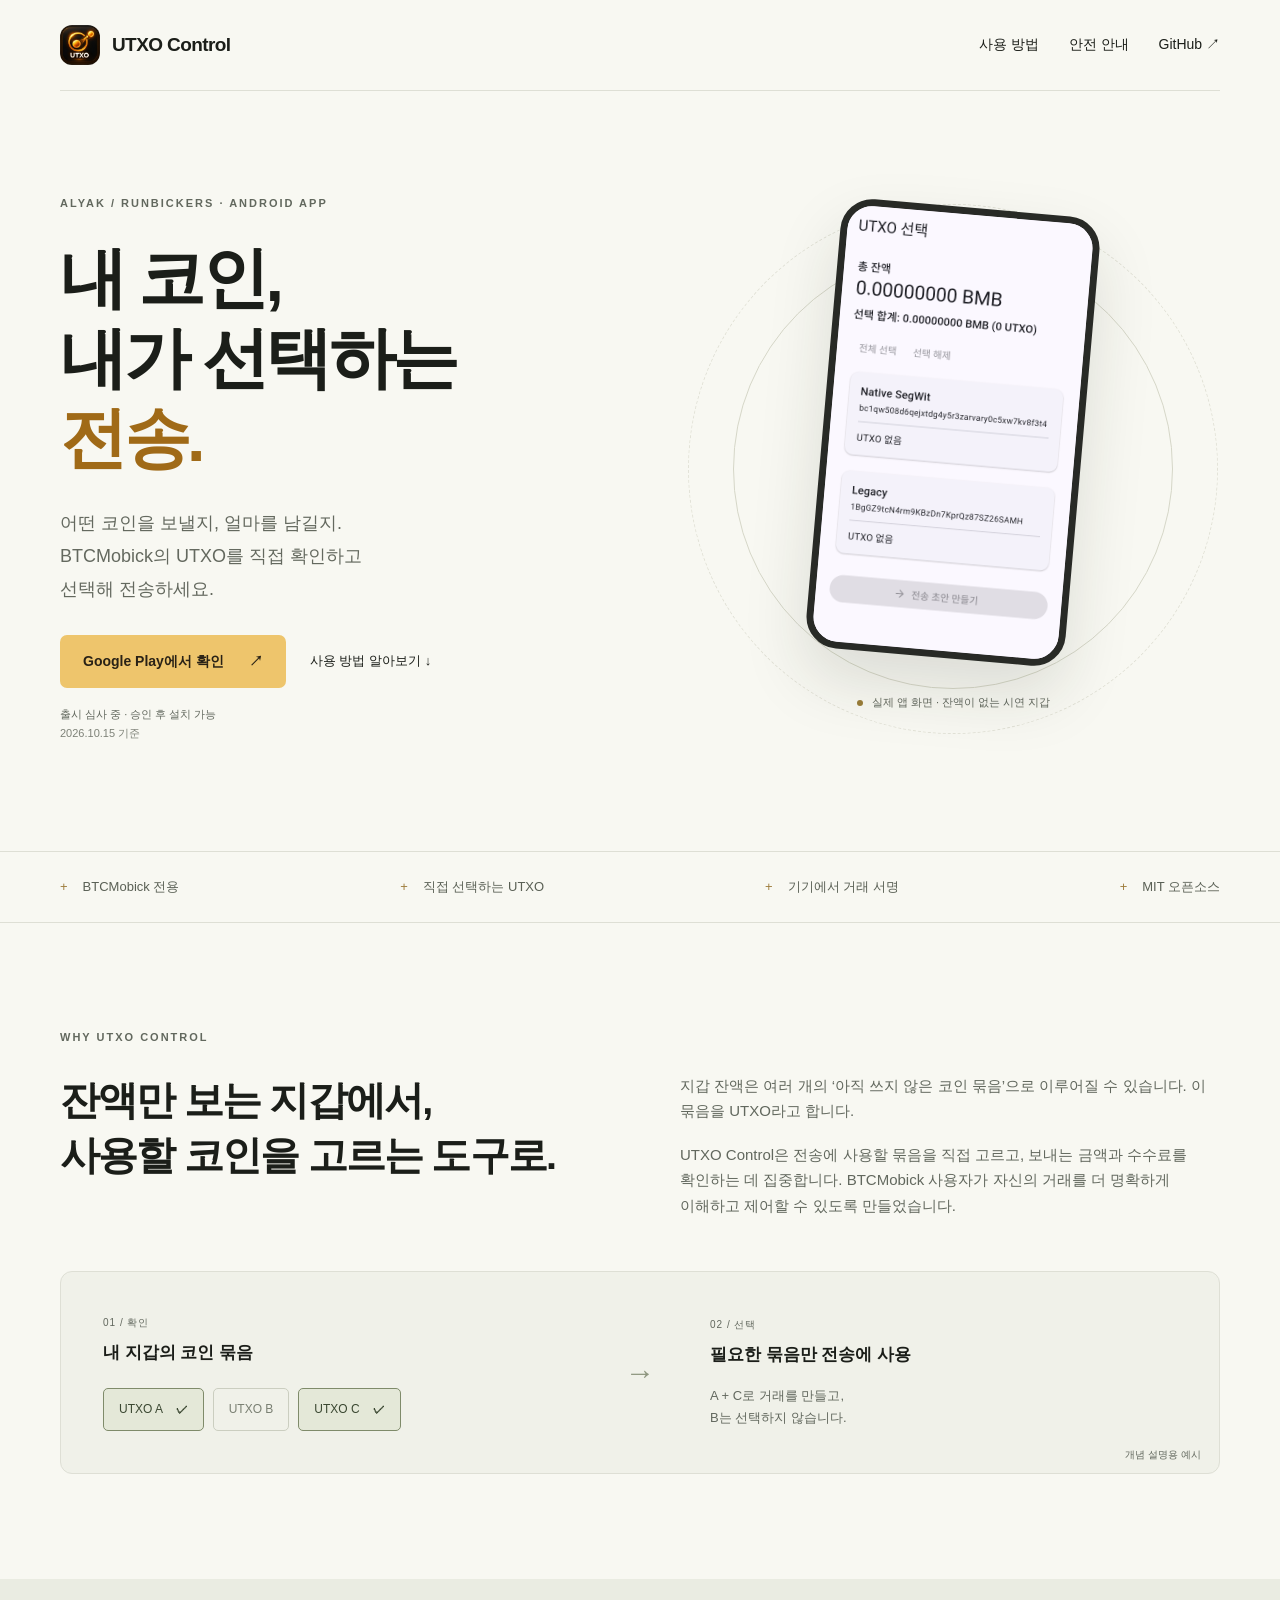
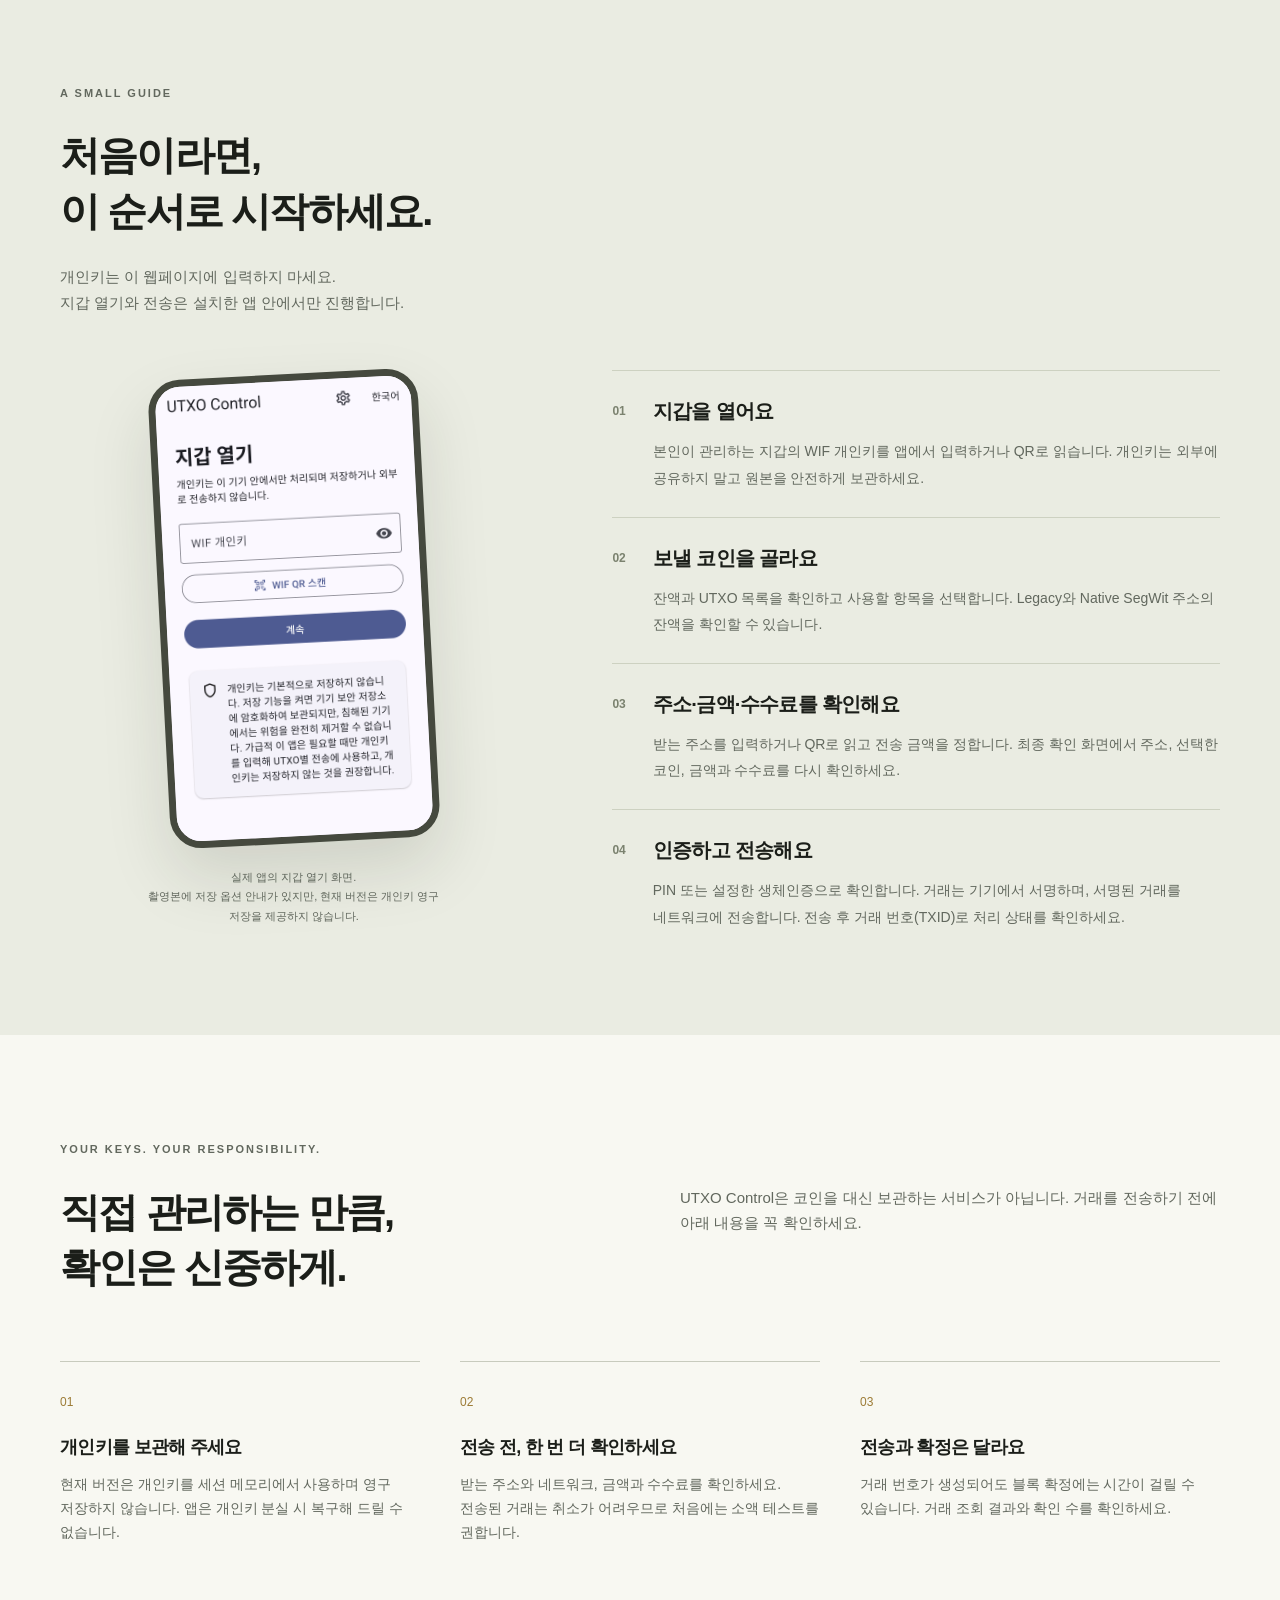
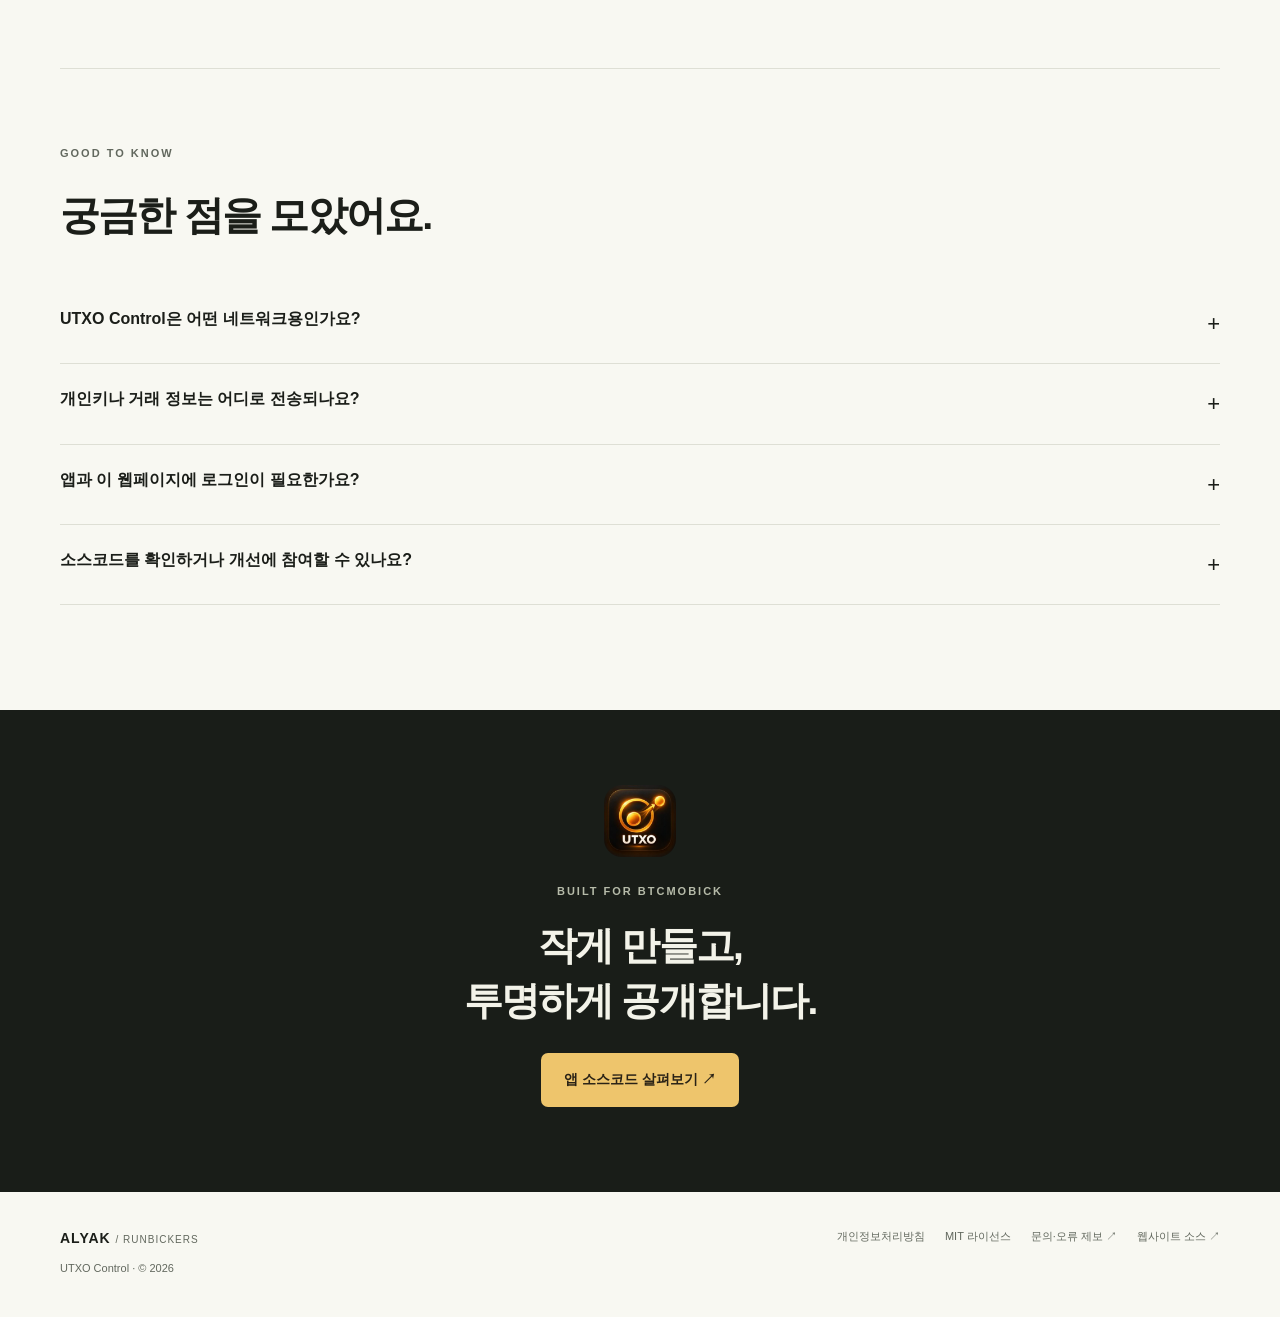
==== index.html @ a41316a6 "Clarify PIN protection and remove creator tagline" ====
<!doctype html>
<html lang="ko">
<head>
  <meta charset="utf-8"><meta name="viewport" content="width=device-width, initial-scale=1">
  <title>UTXO Control — 내 코인, 내가 선택하는 전송</title>
  <meta name="description" content="BTCMobick UTXO를 직접 선택하고 전송하는 Android 오픈소스 앱. UTXO Control의 목적, 실제 화면, 사용 방법과 안전 수칙을 확인하세요.">
  <meta name="theme-color" content="#161713">
  <meta property="og:title" content="UTXO Control — 내 코인, 내가 선택하는 전송">
  <meta property="og:description" content="BTCMobick을 위한 작고 명확한 코인 컨트롤. 실제 화면과 함께 시작하세요.">
  <meta property="og:type" content="website"><meta property="og:url" content="https://utxo-control.runbickers.com/">
  <meta property="og:image" content="https://utxo-control.runbickers.com/assets/icon.png">
  <link rel="canonical" href="https://utxo-control.runbickers.com/">
  <link rel="icon" href="assets/icon.png"><link rel="stylesheet" href="style.css">
</head>
<body>
<a class="skip" href="#main">본문으로 바로가기</a>
<header class="header wrap">
  <a class="brand" href="#" aria-label="UTXO Control 처음으로"><img src="assets/icon.png" width="40" height="40" alt=""><span>UTXO Control</span></a>
  <nav aria-label="주요 메뉴"><a href="#guide">사용 방법</a><a href="#safety">안전 안내</a><a href="https://github.com/JeongwooShin/BTCMobickCoinControl">GitHub ↗</a></nav>
</header>
<main id="main">
<section class="hero wrap">
  <div class="hero-copy"><p class="eyebrow">ALYAK / RUNBICKERS · ANDROID APP</p>
    <h1>내 코인,<br>내가 선택하는<br><em>전송.</em></h1>
    <p class="lead">어떤 코인을 보낼지, 얼마를 남길지.<br>BTCMobick의 UTXO를 직접 확인하고<br class="desktop"> 선택해 전송하세요.</p>
    <div class="actions"><a class="button gold" href="https://play.google.com/store/apps/details?id=com.runbickers.btcmobick_coin_control">Google Play에서 확인 <span>↗</span></a><a class="text-link" href="#guide">사용 방법 알아보기 ↓</a></div>
    <p class="release">출시 심사 중 · 승인 후 설치 가능 <span>2026.10.15 기준</span></p>
  </div>
  <div class="hero-visual"><span class="orbit orbit-one"></span><span class="orbit orbit-two"></span><div class="device"><img src="assets/utxo-selection.png" width="1080" height="1920" alt="UTXO 선택 화면: 총 잔액과 선택 금액, Legacy 및 Native SegWit 주소별 목록" fetchpriority="high"></div><p class="visual-caption"><span></span> 실제 앱 화면 · 잔액이 없는 시연 지갑</p></div>
</section>
<div class="facts"><div class="wrap fact-row"><span>BTCMobick 전용</span><span>직접 선택하는 UTXO</span><span>기기에서 거래 서명</span><span>MIT 오픈소스</span></div></div>
<section class="intro wrap section" id="about"><p class="eyebrow">WHY UTXO CONTROL</p><div class="split"><h2>잔액만 보는 지갑에서,<br>사용할 코인을 고르는 도구로.</h2><div><p>지갑 잔액은 여러 개의 ‘아직 쓰지 않은 코인 묶음’으로 이루어질 수 있습니다. 이 묶음을 UTXO라고 합니다.</p><p>UTXO Control은 전송에 사용할 묶음을 직접 고르고, 보내는 금액과 수수료를 확인하는 데 집중합니다. BTCMobick 사용자가 자신의 거래를 더 명확하게 이해하고 제어할 수 있도록 만들었습니다.</p></div></div>
  <div class="concept" aria-label="UTXO 선택 예시"><div><span class="tiny">01 / 확인</span><strong>내 지갑의 코인 묶음</strong><div class="coins"><span class="coin chosen">UTXO A <b>✓</b></span><span class="coin">UTXO B</span><span class="coin chosen">UTXO C <b>✓</b></span></div></div><span class="arrow" aria-hidden="true">→</span><div><span class="tiny">02 / 선택</span><strong>필요한 묶음만 전송에 사용</strong><p>A + C로 거래를 만들고,<br>B는 선택하지 않습니다.</p></div><span class="example">개념 설명용 예시</span></div>
</section>
<section class="guide section" id="guide"><div class="wrap"><p class="eyebrow">A SMALL GUIDE</p><h2>처음이라면,<br>이 순서로 시작하세요.</h2><p class="section-intro">개인키는 이 웹페이지에 입력하지 마세요.<br>지갑 열기와 전송은 설치한 앱 안에서만 진행합니다.</p>
<div class="guide-layout"><figure><div class="device light"><img src="assets/wallet-open.png" width="1080" height="1920" loading="lazy" alt="UTXO Control 지갑 열기 화면: WIF 개인키 입력, QR 스캔 및 계속 버튼"></div><figcaption>실제 앱의 지갑 열기 화면.<br>촬영본에 저장 옵션 안내가 있지만, 현재 버전은 개인키 영구 저장을 제공하지 않습니다.</figcaption></figure>
<ol class="steps"><li><span>01</span><div><h3>지갑을 열어요</h3><p>본인이 관리하는 지갑의 WIF 개인키를 앱에서 입력하거나 QR로 읽습니다. 개인키는 외부에 공유하지 말고 원본을 안전하게 보관하세요.</p></div></li><li><span>02</span><div><h3>보낼 코인을 골라요</h3><p>잔액과 UTXO 목록을 확인하고 사용할 항목을 선택합니다. Legacy와 Native SegWit 주소의 잔액을 확인할 수 있습니다.</p></div></li><li><span>03</span><div><h3>주소·금액·수수료를 확인해요</h3><p>받는 주소를 입력하거나 QR로 읽고 전송 금액을 정합니다. 최종 확인 화면에서 주소, 선택한 코인, 금액과 수수료를 다시 확인하세요.</p></div></li><li><span>04</span><div><h3>인증하고 전송해요</h3><p>PIN 또는 설정한 생체인증으로 확인합니다. 거래는 기기에서 서명하며, 서명된 거래를 네트워크에 전송합니다. 전송 후 거래 번호(TXID)로 처리 상태를 확인하세요.</p></div></li></ol></div>
</div></section>
<section class="wrap section safety" id="safety"><p class="eyebrow">YOUR KEYS. YOUR RESPONSIBILITY.</p><div class="split"><h2>직접 관리하는 만큼,<br>확인은 신중하게.</h2><p>UTXO Control은 코인을 대신 보관하는 서비스가 아닙니다. 거래를 전송하기 전에 아래 내용을 꼭 확인하세요.</p></div><div class="safety-grid"><article><span>01</span><h3>개인키를 보관해 주세요</h3><p>현재 버전은 개인키를 세션 메모리에서 사용하며 영구 저장하지 않습니다. 앱은 개인키 분실 시 복구해 드릴 수 없습니다.</p></article><article><span>02</span><h3>전송 전, 한 번 더 확인하세요</h3><p>받는 주소와 네트워크, 금액과 수수료를 확인하세요. 전송된 거래는 취소가 어려우므로 처음에는 소액 테스트를 권합니다.</p></article><article><span>03</span><h3>전송과 확정은 달라요</h3><p>거래 번호가 생성되어도 블록 확정에는 시간이 걸릴 수 있습니다. 거래 조회 결과와 확인 수를 확인하세요.</p></article></div></section>
<section class="faq wrap section"><p class="eyebrow">GOOD TO KNOW</p><h2>궁금한 점을 모았어요.</h2><details><summary>UTXO Control은 어떤 네트워크용인가요?</summary><p>BTCMobick을 위한 도구입니다. 다른 네트워크의 코인을 지원한다고 가정하지 마세요. 주소 형태가 비슷해도 사용하려는 네트워크를 먼저 확인해야 합니다.</p></details><details><summary>개인키나 거래 정보는 어디로 전송되나요?</summary><p>거래 서명은 기기에서 수행하며 개인키 자체를 조회 서버로 전송하지 않도록 설계했습니다. 잔액·UTXO 조회와 거래 전송에는 외부 네트워크 서비스가 사용되므로 주소 관련 조회 정보와 접속 IP 등은 해당 서비스에 전달될 수 있습니다. 자세한 내용은 개인정보처리방침을 확인하세요.</p></details><details><summary>앱과 이 웹페이지에 로그인이 필요한가요?</summary><p>별도의 서비스 계정 가입 없이 이용합니다. 앱의 PIN은 로그인 비밀번호가 아니라 지갑을 보호하는 잠금장치입니다. 전송 작업 중 다른 앱이나 홈 화면으로 이동하면 화면을 잠그고, 돌아왔을 때 다시 인증하도록 해 다른 사람이 지갑을 사용하는 것을 막아줍니다. 이 소개 페이지에는 지갑 연결, 개인키 입력, 결제, 분석용 스크립트를 넣지 않았습니다.</p></details><details><summary>소스코드를 확인하거나 개선에 참여할 수 있나요?</summary><p>네. 앱 소스는 GitHub에 MIT 라이선스로 공개되어 있습니다. 오류 제보와 개선 제안은 GitHub Issues로 남겨 주세요. 개인키, 복구 문구나 개인정보는 올리지 마세요.</p></details></section>
<section class="closing"><div class="wrap"><img src="assets/icon.png" width="72" height="72" alt="UTXO Control 아이콘" loading="lazy"><p class="eyebrow">BUILT FOR BTCMOBICK</p><h2>작게 만들고,<br>투명하게 공개합니다.</h2><a class="button gold" href="https://github.com/JeongwooShin/BTCMobickCoinControl">앱 소스코드 살펴보기 ↗</a></div></section>
</main>
<footer class="wrap"><div><strong>ALYAK <span>/ RUNBICKERS</span></strong><p>UTXO Control · © 2026</p></div><nav aria-label="관련 정보"><a href="https://github.com/JeongwooShin/runbickers.github.io/blob/main/policies/utxo-control-privacy.md">개인정보처리방침</a><a href="https://github.com/JeongwooShin/BTCMobickCoinControl/blob/main/LICENSE">MIT 라이선스</a><a href="https://github.com/JeongwooShin/BTCMobickCoinControl/issues">문의·오류 제보 ↗</a><a href="https://github.com/JeongwooShin/utxo-control-site">웹사이트 소스 ↗</a></nav></footer>
</body></html>
---- style.css ----
:root{--ink:#1b1e19;--muted:#62685e;--paper:#f8f8f2;--gold:#eec56c;--line:#dedfd5}*{box-sizing:border-box}html{scroll-behavior:smooth;scroll-padding-top:30px}body{margin:0;background:var(--paper);color:var(--ink);font-family:Arial,"Noto Sans KR","Malgun Gothic",sans-serif;line-height:1.7;word-break:keep-all}a{color:inherit;text-decoration:none}a:hover{text-decoration:underline;text-underline-offset:5px}a:focus-visible,summary:focus-visible{outline:3px solid #aa691a;outline-offset:6px}img{display:block;max-width:100%;height:auto}.wrap{width:min(1160px,calc(100% - 64px));margin:auto}.skip{position:absolute;top:-100px;padding:12px;background:white;z-index:5}.skip:focus{top:0}.header{display:flex;justify-content:space-between;align-items:center;padding:25px 0;border-bottom:1px solid var(--line)}.brand{display:flex;align-items:center;gap:12px;font-size:19px;font-weight:750;letter-spacing:-.6px}.brand img{border-radius:12px}.header nav{display:flex;gap:30px;font-size:14px}.hero{display:grid;grid-template-columns:1.12fr 1fr;align-items:center;gap:30px;padding:75px 0 80px;min-height:760px}.eyebrow{font-size:11px;font-weight:700;letter-spacing:2px;margin:0 0 26px;color:var(--muted)}h1{font-size:clamp(48px,5.2vw,72px);line-height:1.2;letter-spacing:-3.5px;margin:0 0 28px}h1 em{font-style:normal;color:#a06a17}.lead{font-size:18px;color:#64695f;line-height:1.85;margin:0 0 28px}.actions{display:flex;flex-wrap:wrap;align-items:center;gap:24px}.button{display:inline-flex;align-items:center;justify-content:space-between;gap:25px;padding:15px 23px;border-radius:7px;font-weight:700;font-size:14px;transition:transform .2s,background .2s}.button:hover{transform:translateY(-2px);text-decoration:none;background:#f7d48a}.gold{background:var(--gold);color:#292216}.text-link{font-size:13px}.release{font-size:11px;color:var(--muted);margin:17px 0 0}.release span{display:block;color:#7e8278}.hero-visual{position:relative;display:flex;flex-direction:column;align-items:center;justify-content:center;min-height:580px;isolation:isolate}.device{width:260px;border:7px solid #282a26;border-radius:32px;overflow:hidden;box-shadow:0 30px 65px #22241a21;background:#f5f0fb}.hero-visual .device{transform:rotate(5deg)}.orbit{position:absolute;border:1px solid #d6d7c8;border-radius:50%;z-index:-1;width:440px;height:440px}.orbit-two{width:530px;height:530px;border-style:dashed;border-color:#e2e2d7}.visual-caption{font-size:11px;margin-top:35px;color:var(--muted)}.visual-caption span{display:inline-block;width:6px;height:6px;border-radius:50%;background:#9a7d39;margin-right:6px}.facts{border-block:1px solid var(--line)}.fact-row{display:flex;justify-content:space-between;padding:24px 0;color:#5a6055;font-size:13px}.fact-row span:before{content:'+';margin-right:15px;color:#9e7d3d}.section{padding:105px 0}h2{font-size:clamp(28px,3.1vw,42px);line-height:1.4;letter-spacing:-1.8px;margin:0 0 25px}h3{font-size:20px;letter-spacing:-.7px;line-height:1.5;margin:0 0 12px}p{margin:0 0 18px}.split{display:grid;grid-template-columns:1fr 1fr;gap:80px}.split p{font-size:15px;color:var(--muted)}.concept{position:relative;display:grid;grid-template-columns:1fr auto 1fr;gap:55px;align-items:center;border:1px solid var(--line);border-radius:12px;padding:42px;margin-top:35px;background:#f0f1e9}.tiny{display:block;font-size:10px;letter-spacing:1px;color:var(--muted);margin-bottom:8px}.concept strong{font-size:17px}.coins{display:flex;gap:9px;margin-top:20px;flex-wrap:wrap}.coin{padding:10px 15px;border:1px solid #cbcec0;border-radius:5px;font-size:12px;color:#797f72}.coin.chosen{background:#e4e8d8;border-color:#7f8b6a;color:#3a4731}.coin b{margin-left:10px}.arrow{font-size:30px;color:#8e967f}.concept p{font-size:13px;margin:15px 0 0;color:var(--muted)}.example{position:absolute;right:18px;bottom:10px;font-size:10px;color:var(--muted)}.guide{background:#eaece2}.section-intro{color:var(--muted);font-size:15px}.guide-layout{display:grid;grid-template-columns:1fr 1.3fr;gap:85px;margin-top:55px;align-items:center}figure{margin:0;display:flex;flex-direction:column;align-items:center}.light{transform:rotate(-3deg);border-color:#45493e;width:270px}figcaption{max-width:300px;font-size:11px;color:var(--muted);text-align:center;margin:25px 0 0;line-height:1.8}.steps{list-style:none;padding:0;margin:0}.steps li{display:flex;gap:27px;padding:25px 0;border-top:1px solid #cdd1c1}.steps li:last-child{padding-bottom:0}.steps li>span{font-size:12px;font-weight:bold;color:#7b826f;padding-top:5px}.steps p{color:var(--muted);font-size:14px;line-height:1.9;margin:0}.safety-grid{display:grid;grid-template-columns:repeat(3,1fr);gap:40px;margin-top:40px}.safety-grid article{border-top:1px solid #c8cbbe;padding-top:25px}.safety-grid article>span{color:#9c7b35;font-size:12px}.safety-grid h3{font-size:18px;margin-top:20px}.safety-grid p{color:var(--muted);font-size:14px}.faq{border-top:1px solid var(--line);padding-top:75px}.faq h2{margin-bottom:40px}details{border-bottom:1px solid var(--line);padding:21px 0}summary{cursor:pointer;font-size:16px;font-weight:650;list-style:none;display:flex;justify-content:space-between;gap:20px}summary:after{content:'+';font-size:22px;font-weight:400}details[open] summary:after{content:'−'}summary::-webkit-details-marker{display:none}details p{max-width:850px;color:var(--muted);font-size:14px;margin:18px 0 0}.closing{background:#191d18;color:#f3f3e9;text-align:center;padding:75px 0 85px}.closing img{border-radius:18px;margin:0 auto 25px}.closing .eyebrow{color:#b6bba9;margin-bottom:18px}.closing h2{font-size:39px}.closing p:not(.eyebrow){font-size:14px;color:#c0c5b8;margin-bottom:25px}footer{display:flex;justify-content:space-between;gap:30px;padding:35px 0 40px;font-size:11px}footer strong{font-size:14px;letter-spacing:1px}footer strong span{font-weight:400;color:var(--muted);font-size:10px}footer p{color:var(--muted);margin:8px 0 0}footer nav{display:flex;gap:20px;flex-wrap:wrap;align-content:start;color:var(--muted)}@media(max-width:900px){.hero{gap:15px}.orbit{width:330px;height:330px}.orbit-two{width:390px;height:390px}.device{width:230px}.split{gap:35px}.guide-layout{gap:40px}.concept{gap:25px;padding:30px}.safety-grid{gap:24px}footer{flex-direction:column}}@media(max-width:640px){.wrap{width:calc(100% - 40px)}.header{padding:20px 0;align-items:center}.brand{font-size:15px;gap:8px}.brand img{width:32px;height:32px}.header nav{gap:15px;font-size:11px}.header nav a:nth-child(2){display:none}.hero{grid-template-columns:1fr;padding:45px 0 35px;gap:25px;min-height:0}h1{font-size:54px;letter-spacing:-2.8px}.eyebrow{font-size:9px;margin-bottom:22px}.lead{font-size:16px}.actions{gap:20px}.release span{display:inline;margin-left:6px}.hero-visual{min-height:495px;overflow:hidden;margin:0 -20px}.hero-visual .device{width:230px}.orbit{width:300px;height:300px}.orbit-two{width:370px;height:370px}.visual-caption{margin-top:25px}.fact-row{display:grid;grid-template-columns:1fr 1fr;gap:15px;font-size:11px;padding:23px 0}.section{padding:65px 0}.split{grid-template-columns:1fr;gap:10px}h2{font-size:30px;letter-spacing:-1.2px}.concept{grid-template-columns:1fr;gap:15px;padding:28px 22px 35px}.arrow{transform:rotate(90deg);justify-self:start;line-height:1}.concept strong{font-size:16px}.guide-layout{grid-template-columns:1fr;gap:35px;margin-top:35px}.steps{order:-1}.steps li{gap:18px;padding:22px 0}.steps h3{font-size:18px}.light{width:235px}.safety-grid{grid-template-columns:1fr;gap:20px;margin-top:20px}.safety-grid h3{margin-top:10px}summary{font-size:14px}.closing h2{font-size:31px}footer nav{gap:13px 20px}.desktop{display:none}}@media(prefers-reduced-motion:reduce){html{scroll-behavior:auto}.button{transition:none}}
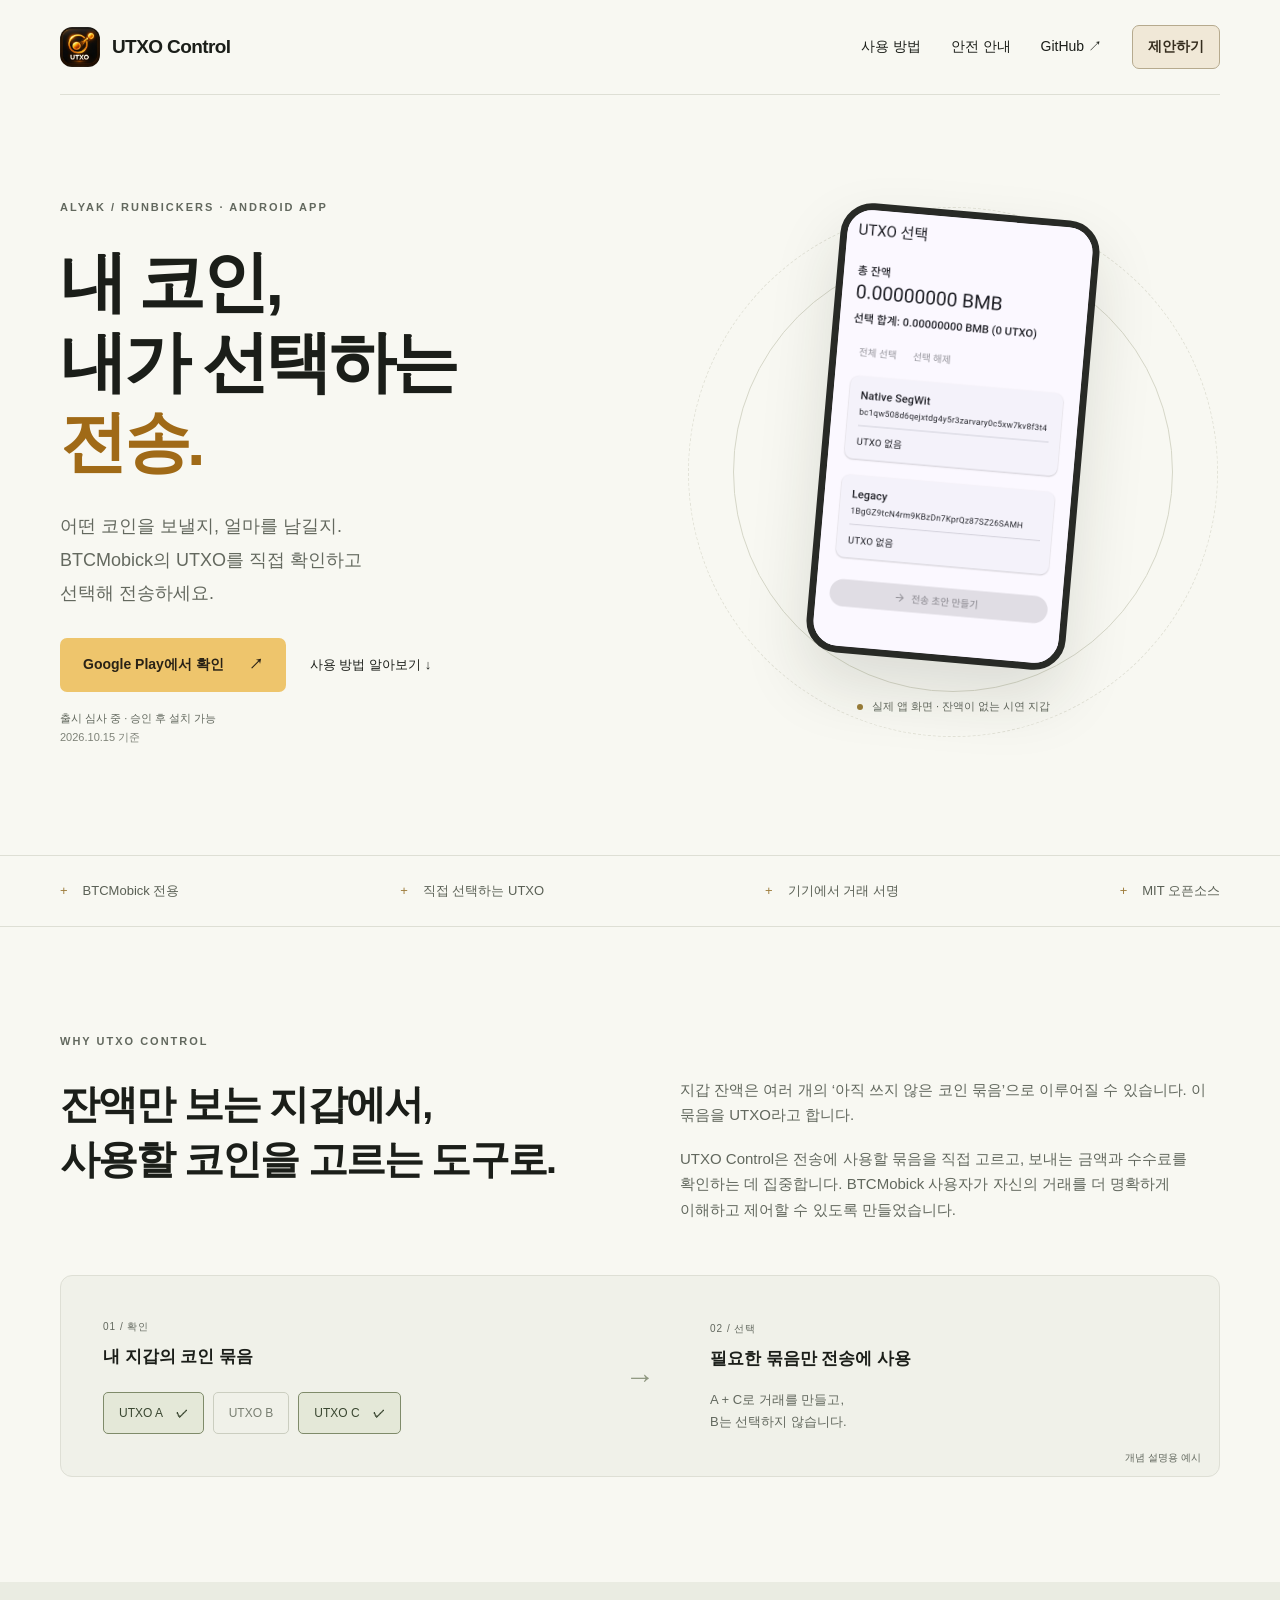
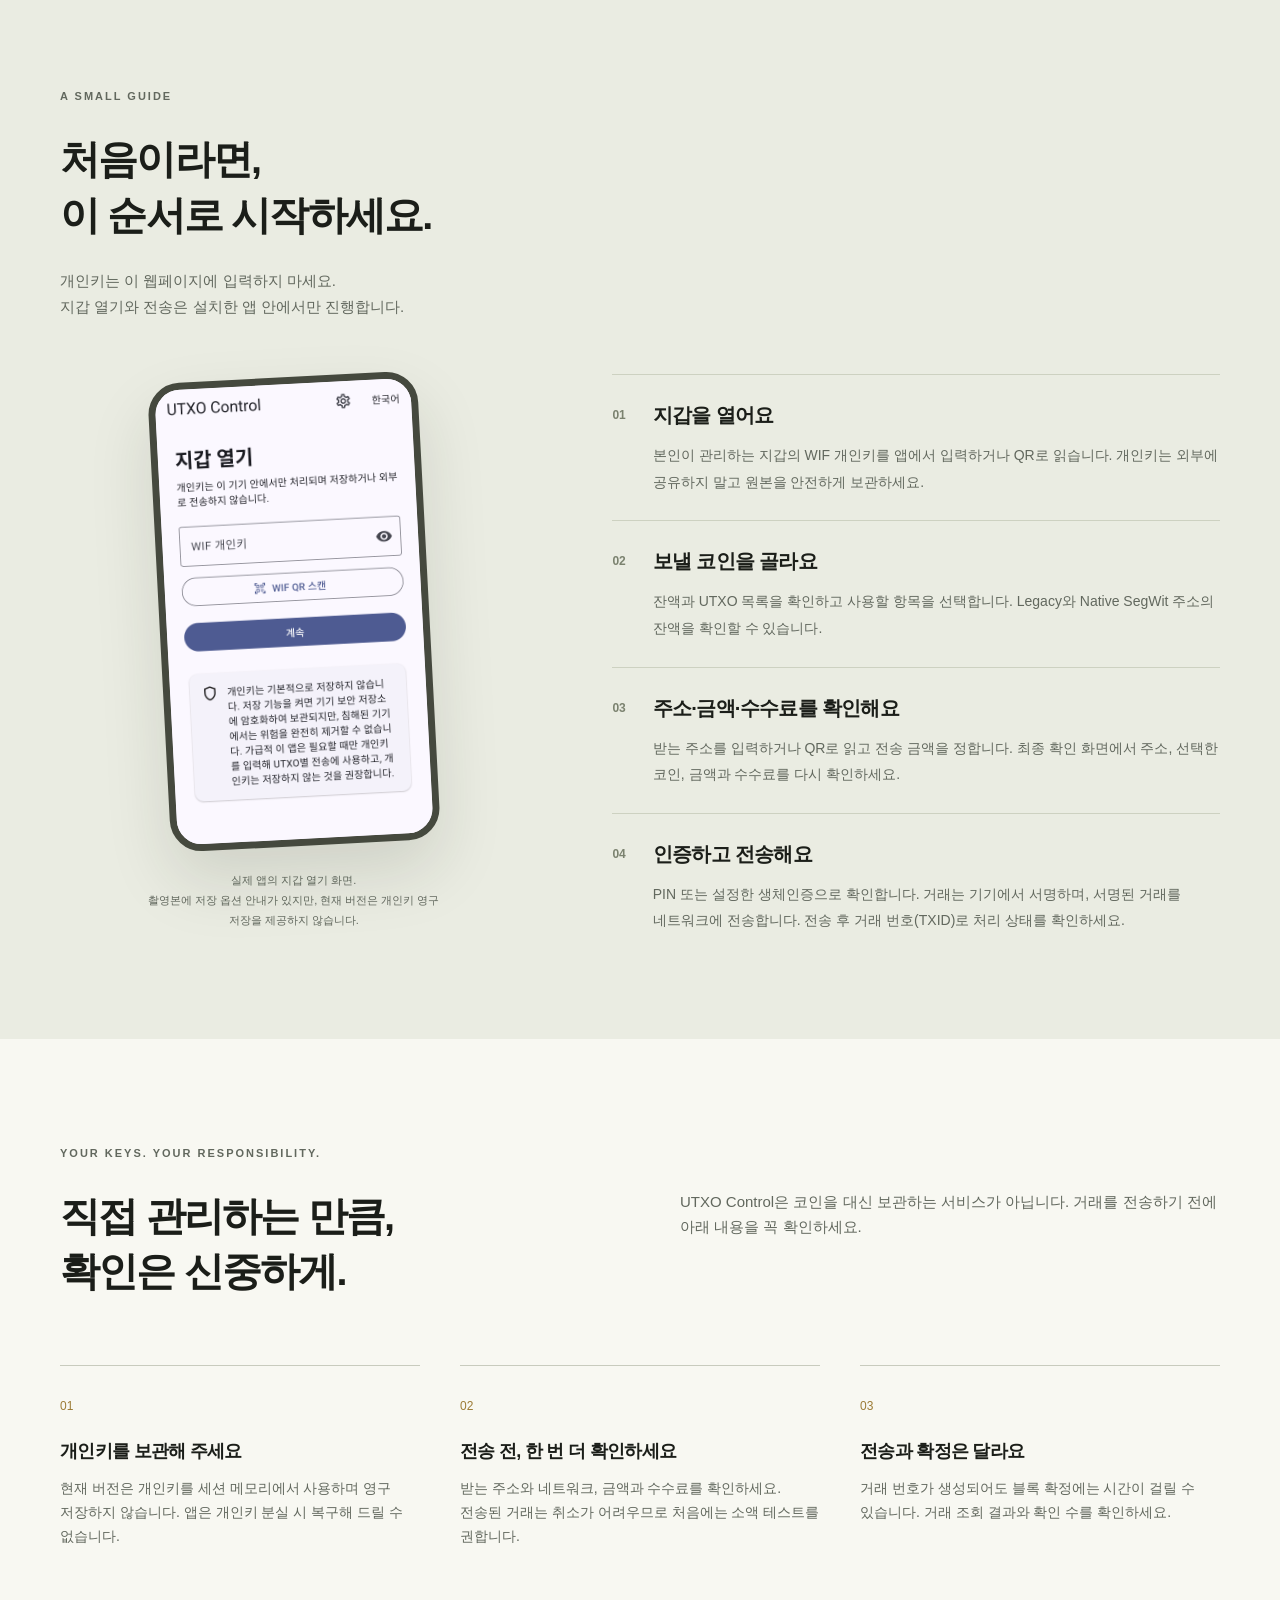
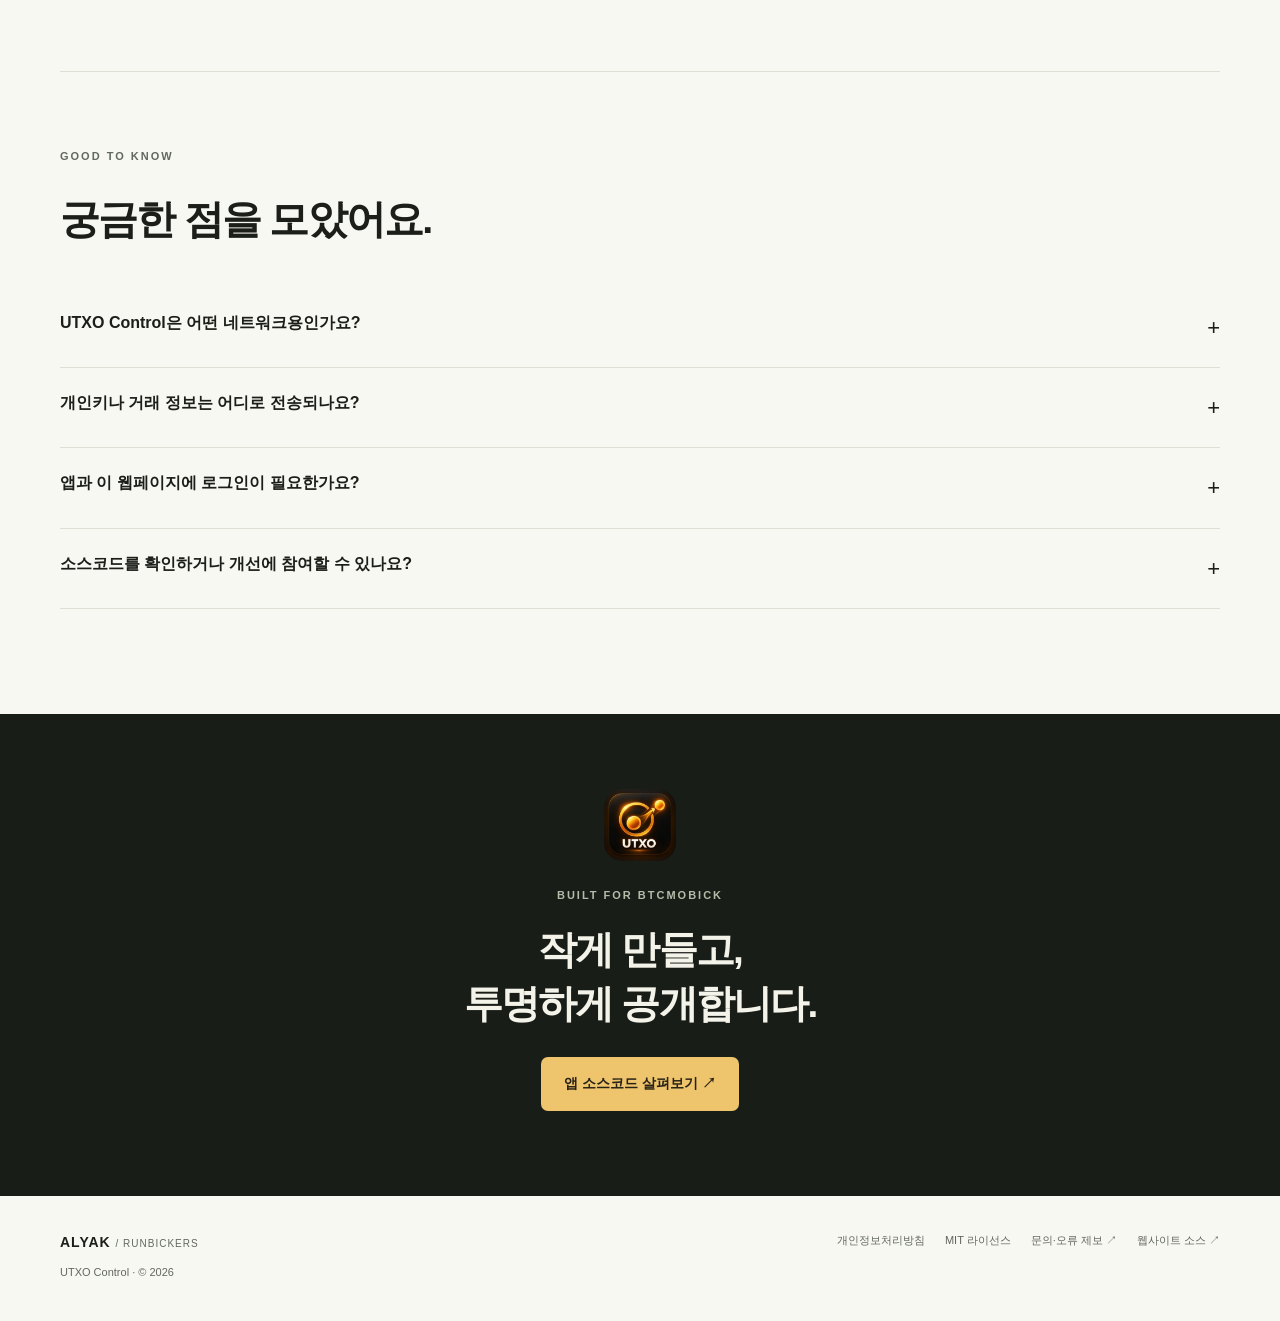
==== commit d230a732: "Add email suggestion copy button with failure fallback" ====
--- a/index.html
+++ b/index.html
@@ -10,13 +10,13 @@
   <meta property="og:type" content="website"><meta property="og:url" content="https://utxo-control.runbickers.com/">
   <meta property="og:image" content="https://utxo-control.runbickers.com/assets/icon.png">
   <link rel="canonical" href="https://utxo-control.runbickers.com/">
-  <link rel="icon" href="assets/icon.png"><link rel="stylesheet" href="style.css">
+  <link rel="icon" href="assets/icon.png"><link rel="stylesheet" href="style.css"><link rel="stylesheet" href="suggest.css">
 </head>
 <body>
 <a class="skip" href="#main">본문으로 바로가기</a>
 <header class="header wrap">
   <a class="brand" href="#" aria-label="UTXO Control 처음으로"><img src="assets/icon.png" width="40" height="40" alt=""><span>UTXO Control</span></a>
-  <nav aria-label="주요 메뉴"><a href="#guide">사용 방법</a><a href="#safety">안전 안내</a><a href="https://github.com/JeongwooShin/BTCMobickCoinControl">GitHub ↗</a></nav>
+  <nav aria-label="주요 메뉴"><a href="#guide">사용 방법</a><a href="#safety">안전 안내</a><a href="https://github.com/JeongwooShin/BTCMobickCoinControl">GitHub ↗</a><button class="suggest-button" id="suggest-button" type="button">제안하기</button></nav>
 </header>
 <main id="main">
 <section class="hero wrap">
@@ -41,4 +41,5 @@
 <section class="closing"><div class="wrap"><img src="assets/icon.png" width="72" height="72" alt="UTXO Control 아이콘" loading="lazy"><p class="eyebrow">BUILT FOR BTCMOBICK</p><h2>작게 만들고,<br>투명하게 공개합니다.</h2><a class="button gold" href="https://github.com/JeongwooShin/BTCMobickCoinControl">앱 소스코드 살펴보기 ↗</a></div></section>
 </main>
 <footer class="wrap"><div><strong>ALYAK <span>/ RUNBICKERS</span></strong><p>UTXO Control · © 2026</p></div><nav aria-label="관련 정보"><a href="https://github.com/JeongwooShin/runbickers.github.io/blob/main/policies/utxo-control-privacy.md">개인정보처리방침</a><a href="https://github.com/JeongwooShin/BTCMobickCoinControl/blob/main/LICENSE">MIT 라이선스</a><a href="https://github.com/JeongwooShin/BTCMobickCoinControl/issues">문의·오류 제보 ↗</a><a href="https://github.com/JeongwooShin/utxo-control-site">웹사이트 소스 ↗</a></nav></footer>
+<script src="suggest.js" defer></script>
 </body></html>
--- a/suggest.css
+++ b/suggest.css
@@ -0,0 +1,5 @@
+.header nav{align-items:center}
+.suggest-button{border:1px solid #b6aa8e;background:#f0e8d7;color:#352d1e;border-radius:7px;padding:9px 15px;font:inherit;font-weight:700;cursor:pointer;white-space:nowrap}
+.suggest-button:hover{background:#eec56c}
+.suggest-button:focus-visible{outline:3px solid #aa691a;outline-offset:4px}
+@media(max-width:640px){.header nav{gap:12px}.header nav a:nth-child(3){display:none}.suggest-button{padding:8px 10px}}
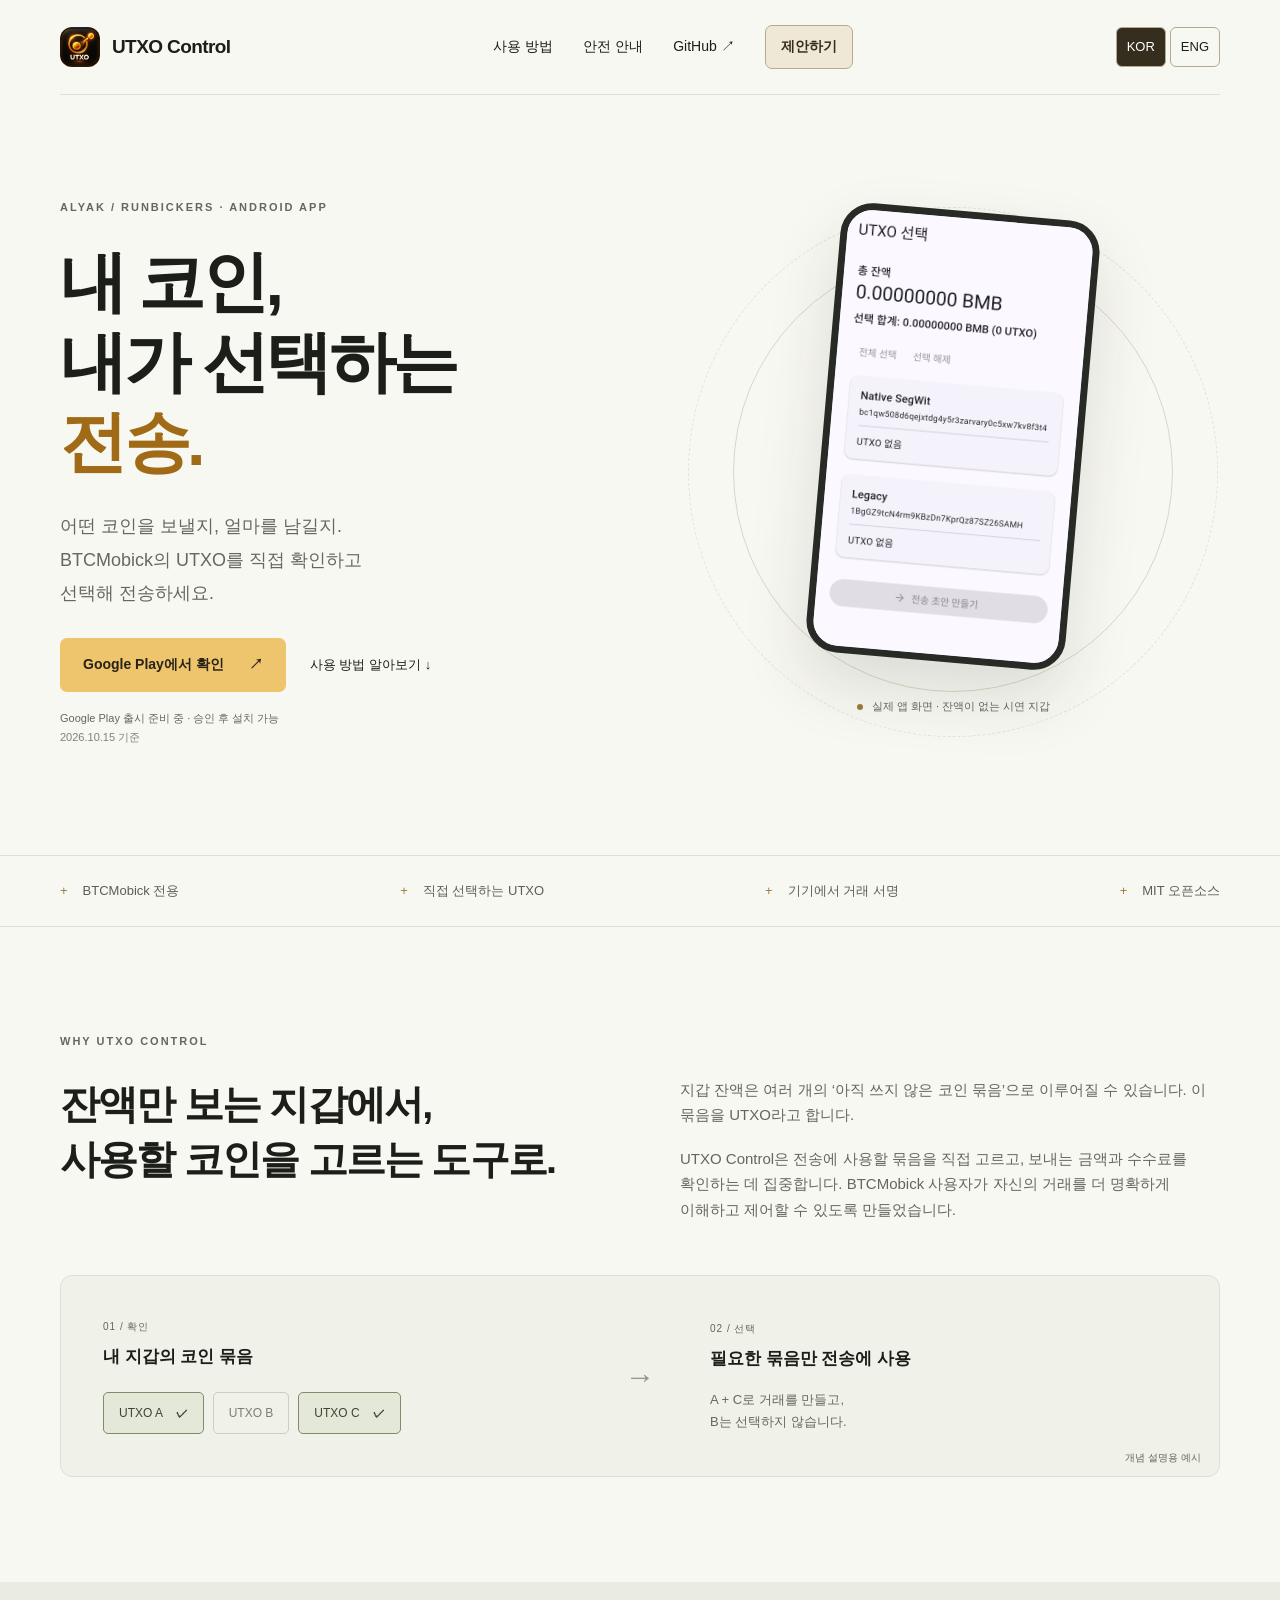
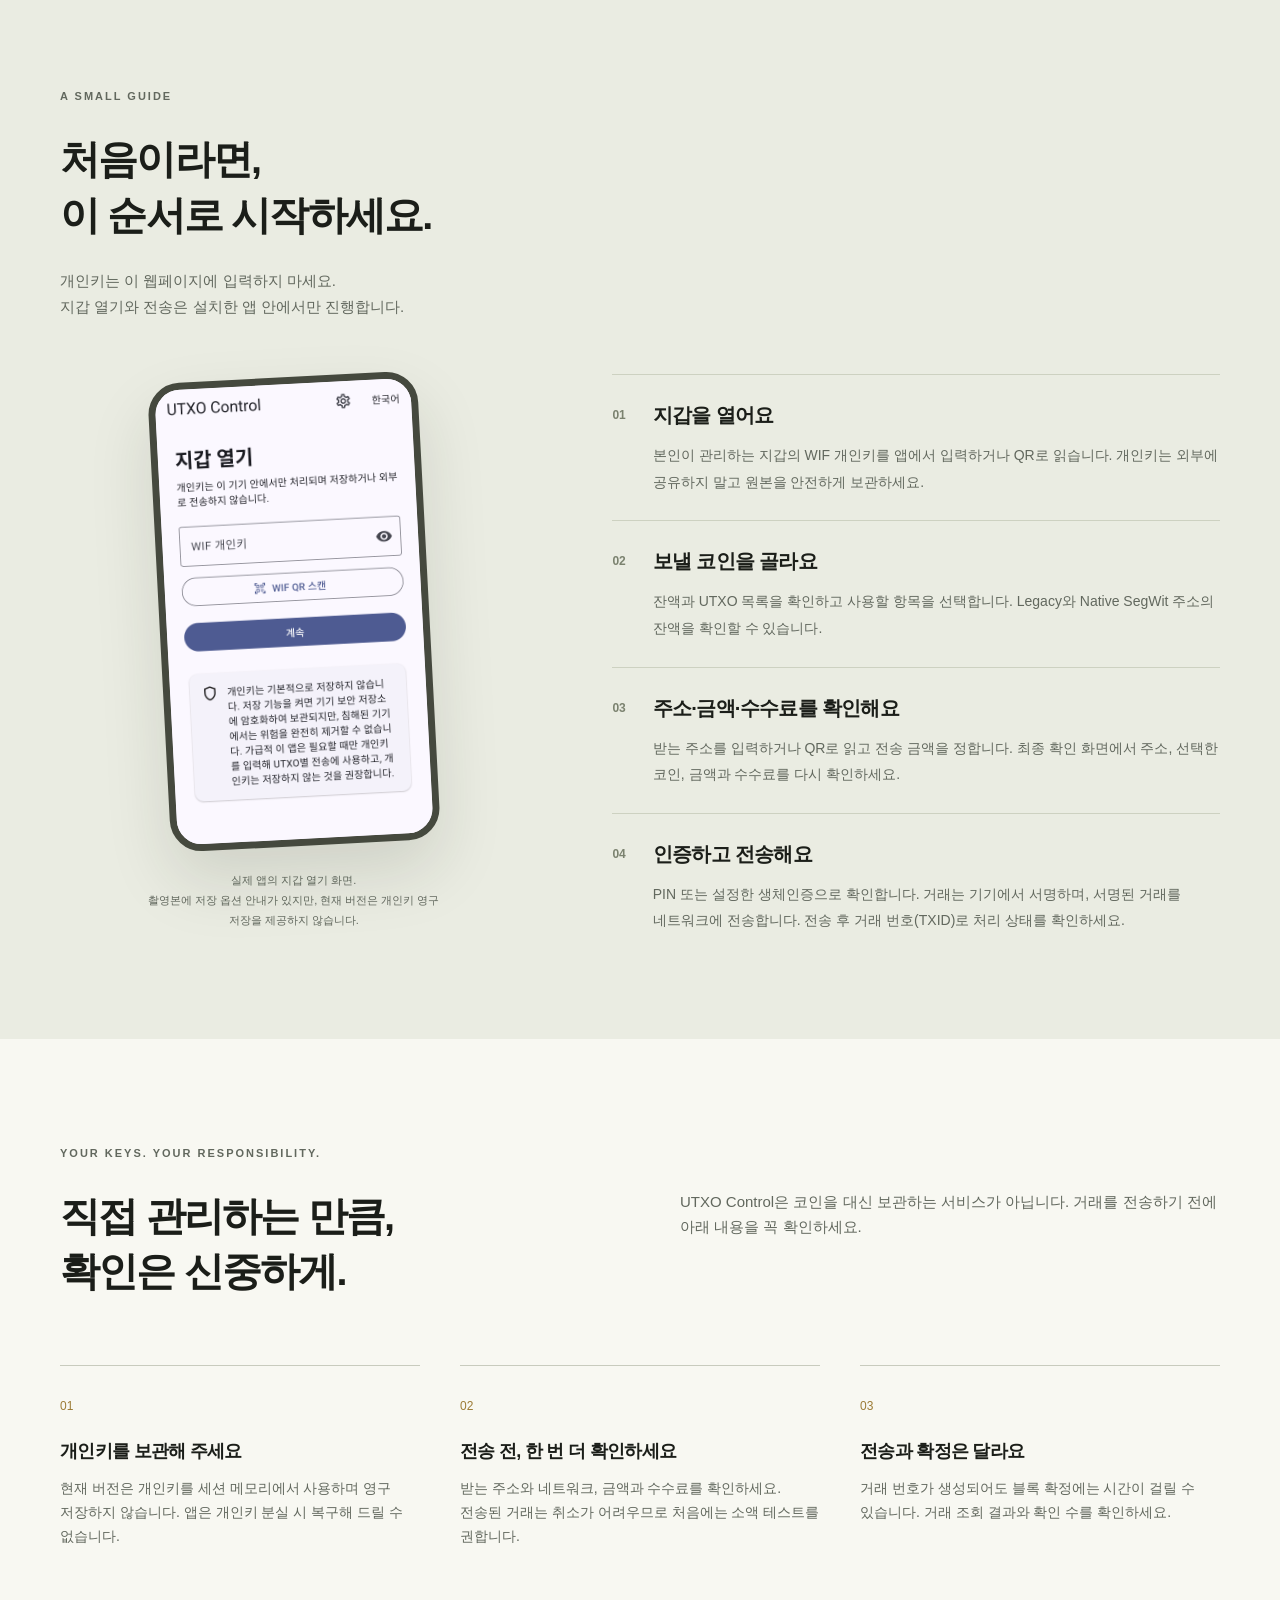
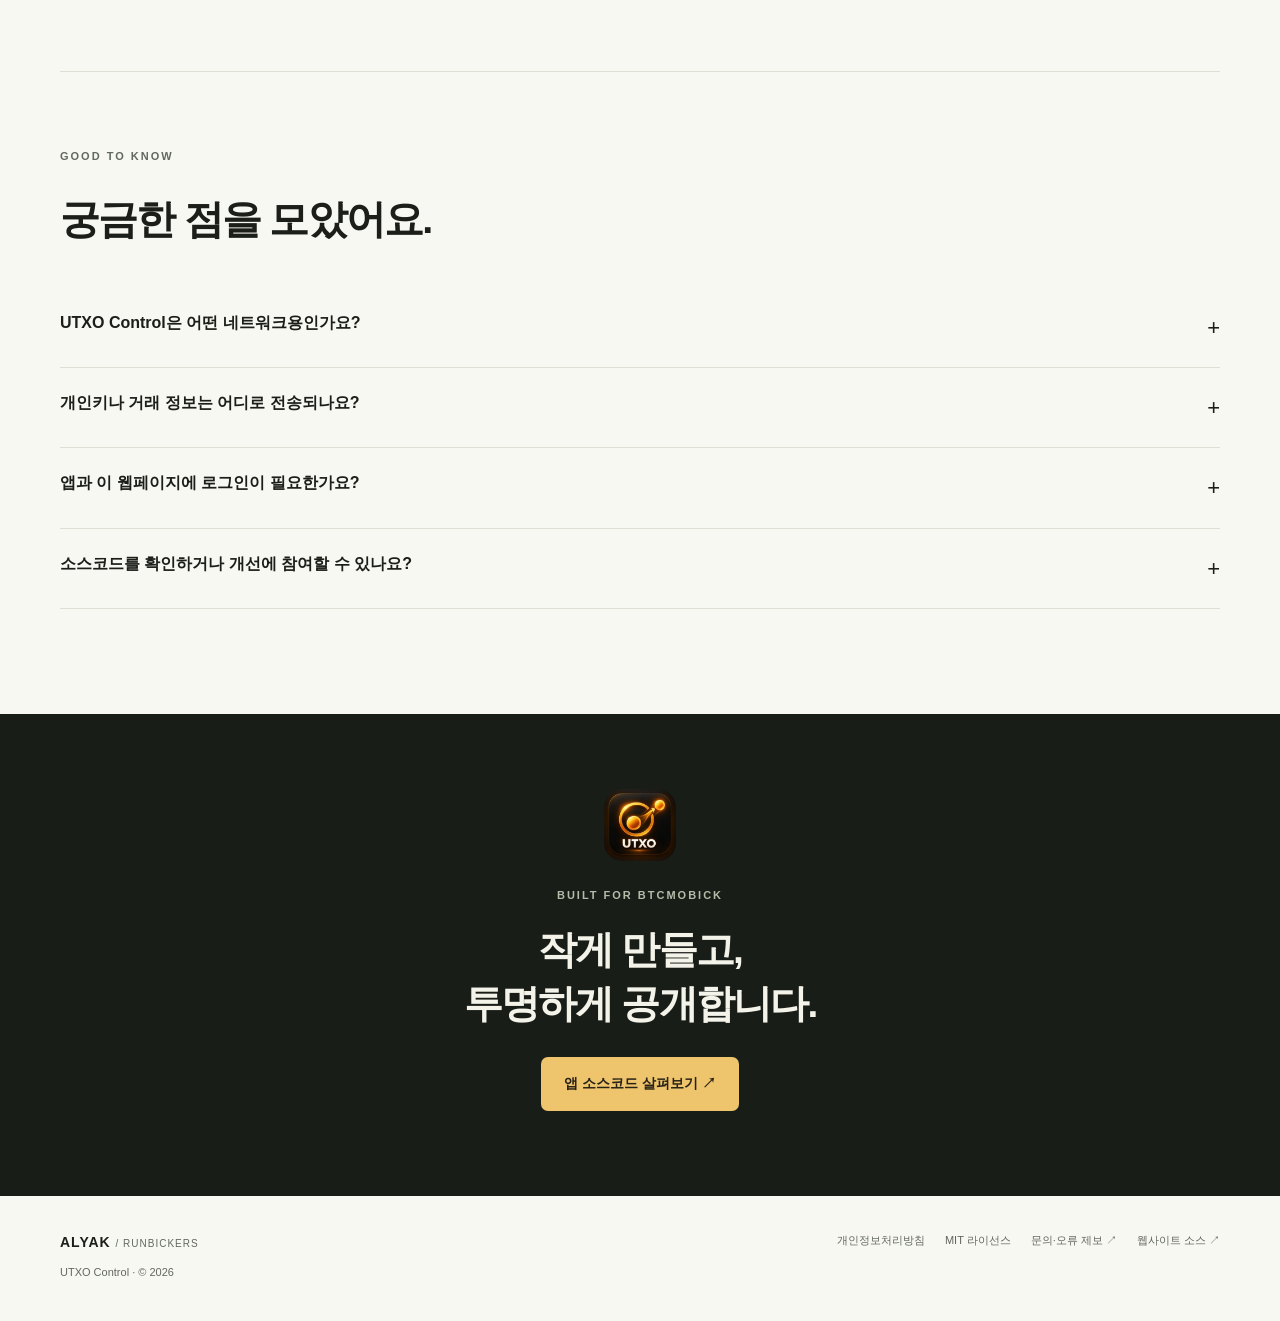
==== commit 976f9835: "Add English guide and Korean English language navigation" ====
--- a/index.html
+++ b/index.html
@@ -10,6 +10,8 @@
   <meta property="og:type" content="website"><meta property="og:url" content="https://utxo-control.runbickers.com/">
   <meta property="og:image" content="https://utxo-control.runbickers.com/assets/icon.png">
   <link rel="canonical" href="https://utxo-control.runbickers.com/">
+  <link rel="alternate" hreflang="ko" href="https://utxo-control.runbickers.com/">
+  <link rel="alternate" hreflang="en" href="https://utxo-control.runbickers.com/en.html">
   <link rel="icon" href="assets/icon.png"><link rel="stylesheet" href="style.css"><link rel="stylesheet" href="suggest.css">
 </head>
 <body>
@@ -17,6 +19,7 @@
 <header class="header wrap">
   <a class="brand" href="#" aria-label="UTXO Control 처음으로"><img src="assets/icon.png" width="40" height="40" alt=""><span>UTXO Control</span></a>
   <nav aria-label="주요 메뉴"><a href="#guide">사용 방법</a><a href="#safety">안전 안내</a><a href="https://github.com/JeongwooShin/BTCMobickCoinControl">GitHub ↗</a><button class="suggest-button" id="suggest-button" type="button">제안하기</button></nav>
+  <div class="languages" role="navigation" aria-label="언어 선택"><a href="./" lang="ko" aria-current="page">KOR</a><a href="en.html" lang="en">ENG</a></div>
 </header>
 <main id="main">
 <section class="hero wrap">
@@ -24,7 +27,7 @@
     <h1>내 코인,<br>내가 선택하는<br><em>전송.</em></h1>
     <p class="lead">어떤 코인을 보낼지, 얼마를 남길지.<br>BTCMobick의 UTXO를 직접 확인하고<br class="desktop"> 선택해 전송하세요.</p>
     <div class="actions"><a class="button gold" href="https://play.google.com/store/apps/details?id=com.runbickers.btcmobick_coin_control">Google Play에서 확인 <span>↗</span></a><a class="text-link" href="#guide">사용 방법 알아보기 ↓</a></div>
-    <p class="release">출시 심사 중 · 승인 후 설치 가능 <span>2026.10.15 기준</span></p>
+    <p class="release">Google Play 출시 준비 중 · 승인 후 설치 가능 <span>2026.10.15 기준</span></p>
   </div>
   <div class="hero-visual"><span class="orbit orbit-one"></span><span class="orbit orbit-two"></span><div class="device"><img src="assets/utxo-selection.png" width="1080" height="1920" alt="UTXO 선택 화면: 총 잔액과 선택 금액, Legacy 및 Native SegWit 주소별 목록" fetchpriority="high"></div><p class="visual-caption"><span></span> 실제 앱 화면 · 잔액이 없는 시연 지갑</p></div>
 </section>
@@ -40,6 +43,6 @@
 <section class="faq wrap section"><p class="eyebrow">GOOD TO KNOW</p><h2>궁금한 점을 모았어요.</h2><details><summary>UTXO Control은 어떤 네트워크용인가요?</summary><p>BTCMobick을 위한 도구입니다. 다른 네트워크의 코인을 지원한다고 가정하지 마세요. 주소 형태가 비슷해도 사용하려는 네트워크를 먼저 확인해야 합니다.</p></details><details><summary>개인키나 거래 정보는 어디로 전송되나요?</summary><p>거래 서명은 기기에서 수행하며 개인키 자체를 조회 서버로 전송하지 않도록 설계했습니다. 잔액·UTXO 조회와 거래 전송에는 외부 네트워크 서비스가 사용되므로 주소 관련 조회 정보와 접속 IP 등은 해당 서비스에 전달될 수 있습니다. 자세한 내용은 개인정보처리방침을 확인하세요.</p></details><details><summary>앱과 이 웹페이지에 로그인이 필요한가요?</summary><p>별도의 서비스 계정 가입 없이 이용합니다. 앱의 PIN은 로그인 비밀번호가 아니라 지갑을 보호하는 잠금장치입니다. 전송 작업 중 다른 앱이나 홈 화면으로 이동하면 화면을 잠그고, 돌아왔을 때 다시 인증하도록 해 다른 사람이 지갑을 사용하는 것을 막아줍니다. 이 소개 페이지에는 지갑 연결, 개인키 입력, 결제, 분석용 스크립트를 넣지 않았습니다.</p></details><details><summary>소스코드를 확인하거나 개선에 참여할 수 있나요?</summary><p>네. 앱 소스는 GitHub에 MIT 라이선스로 공개되어 있습니다. 오류 제보와 개선 제안은 GitHub Issues로 남겨 주세요. 개인키, 복구 문구나 개인정보는 올리지 마세요.</p></details></section>
 <section class="closing"><div class="wrap"><img src="assets/icon.png" width="72" height="72" alt="UTXO Control 아이콘" loading="lazy"><p class="eyebrow">BUILT FOR BTCMOBICK</p><h2>작게 만들고,<br>투명하게 공개합니다.</h2><a class="button gold" href="https://github.com/JeongwooShin/BTCMobickCoinControl">앱 소스코드 살펴보기 ↗</a></div></section>
 </main>
-<footer class="wrap"><div><strong>ALYAK <span>/ RUNBICKERS</span></strong><p>UTXO Control · © 2026</p></div><nav aria-label="관련 정보"><a href="https://github.com/JeongwooShin/runbickers.github.io/blob/main/policies/utxo-control-privacy.md">개인정보처리방침</a><a href="https://github.com/JeongwooShin/BTCMobickCoinControl/blob/main/LICENSE">MIT 라이선스</a><a href="https://github.com/JeongwooShin/BTCMobickCoinControl/issues">문의·오류 제보 ↗</a><a href="https://github.com/JeongwooShin/utxo-control-site">웹사이트 소스 ↗</a></nav></footer>
+<footer class="wrap"><div><strong><a href="https://alyak.runbickers.com/" aria-label="ALYAK 브랜드 홈페이지">ALYAK</a> <span>/ RUNBICKERS</span></strong><p>UTXO Control · © 2026</p></div><nav aria-label="관련 정보"><a href="https://github.com/JeongwooShin/runbickers.github.io/blob/main/policies/utxo-control-privacy.md">개인정보처리방침</a><a href="https://github.com/JeongwooShin/BTCMobickCoinControl/blob/main/LICENSE">MIT 라이선스</a><a href="https://github.com/JeongwooShin/BTCMobickCoinControl/issues">문의·오류 제보 ↗</a><a href="https://github.com/JeongwooShin/utxo-control-site">웹사이트 소스 ↗</a></nav></footer>
 <script src="suggest.js" defer></script>
 </body></html>
--- a/suggest.css
+++ b/suggest.css
@@ -1,4 +1,5 @@
 .header nav{align-items:center}
+.header{flex-wrap:wrap;gap:16px}.languages{display:flex;gap:4px;align-items:center}.languages a{padding:8px 10px;border:1px solid #b6aa8e;border-radius:6px;text-decoration:none;font-size:13px}.languages a[aria-current=page]{background:#352d1e;color:#fff}.languages a:focus-visible{outline:3px solid #aa691a;outline-offset:3px}
 .suggest-button{border:1px solid #b6aa8e;background:#f0e8d7;color:#352d1e;border-radius:7px;padding:9px 15px;font:inherit;font-weight:700;cursor:pointer;white-space:nowrap}
 .suggest-button:hover{background:#eec56c}
 .suggest-button:focus-visible{outline:3px solid #aa691a;outline-offset:4px}
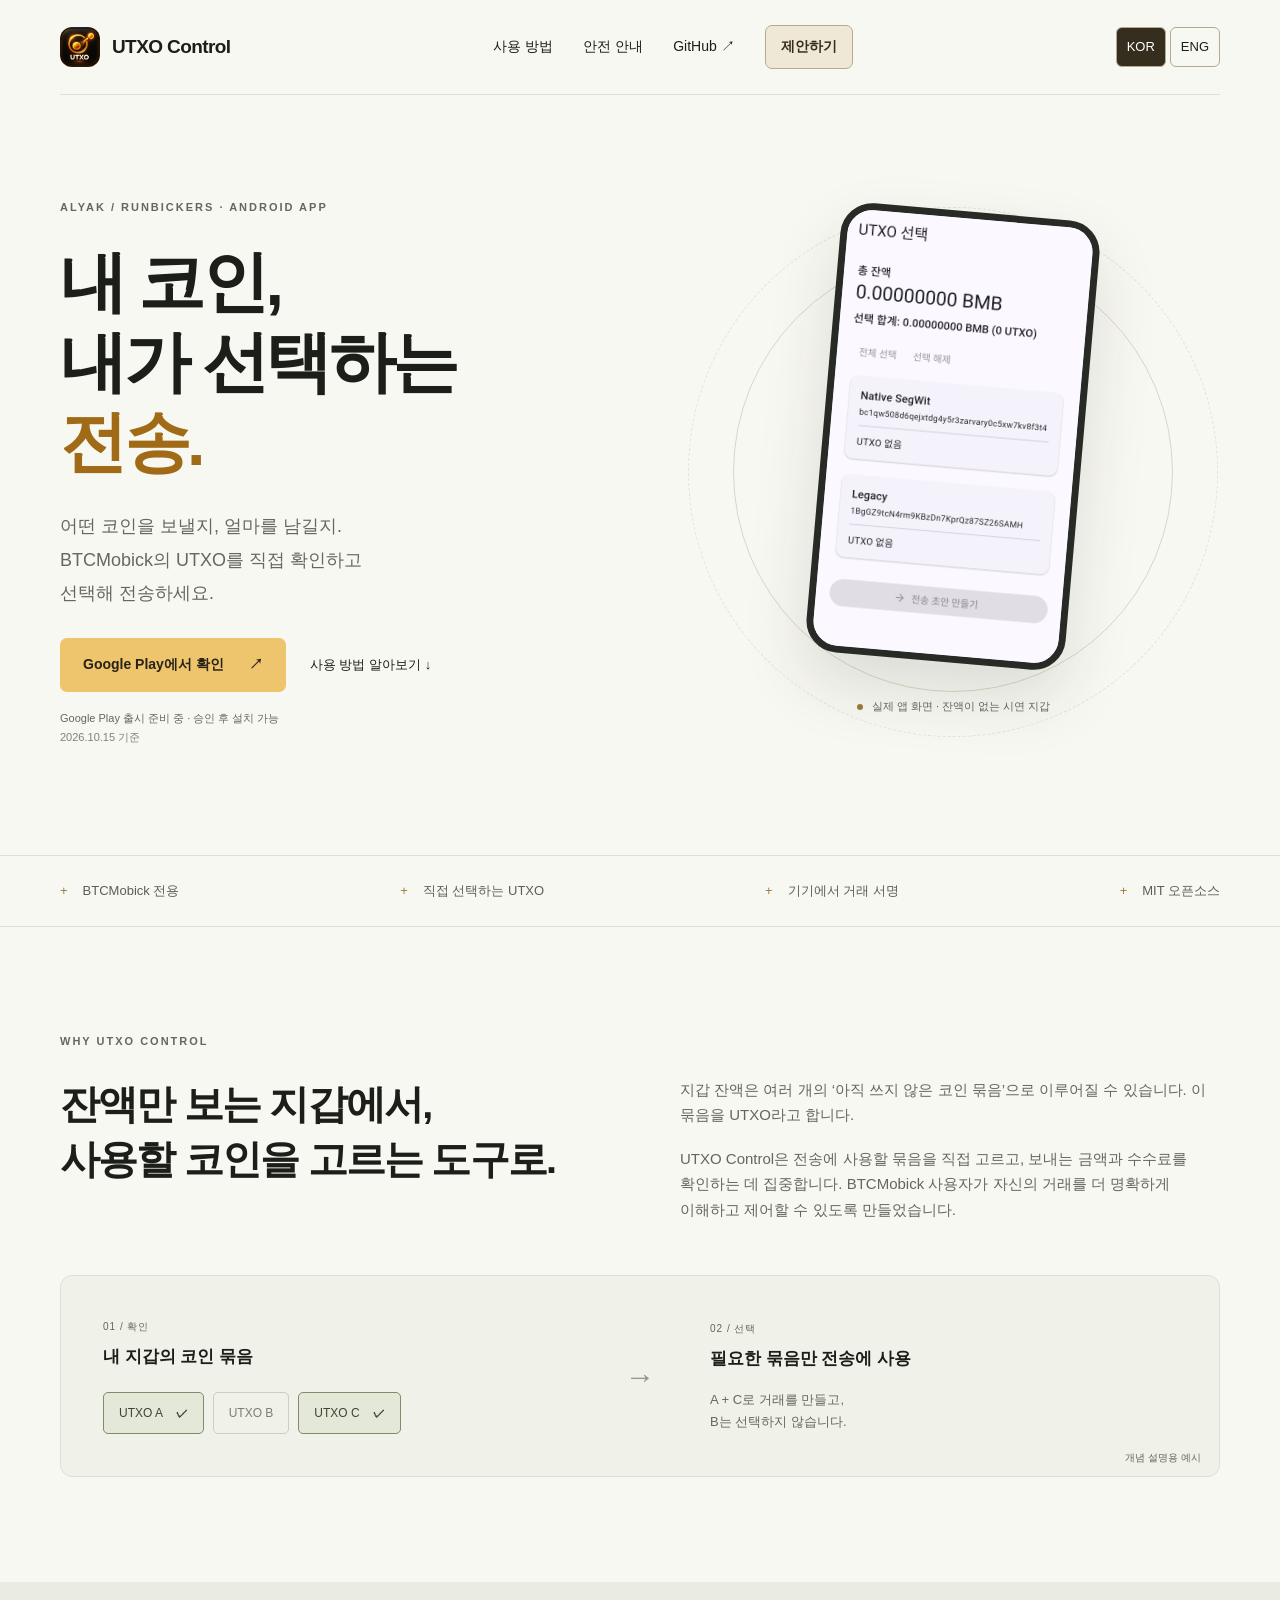
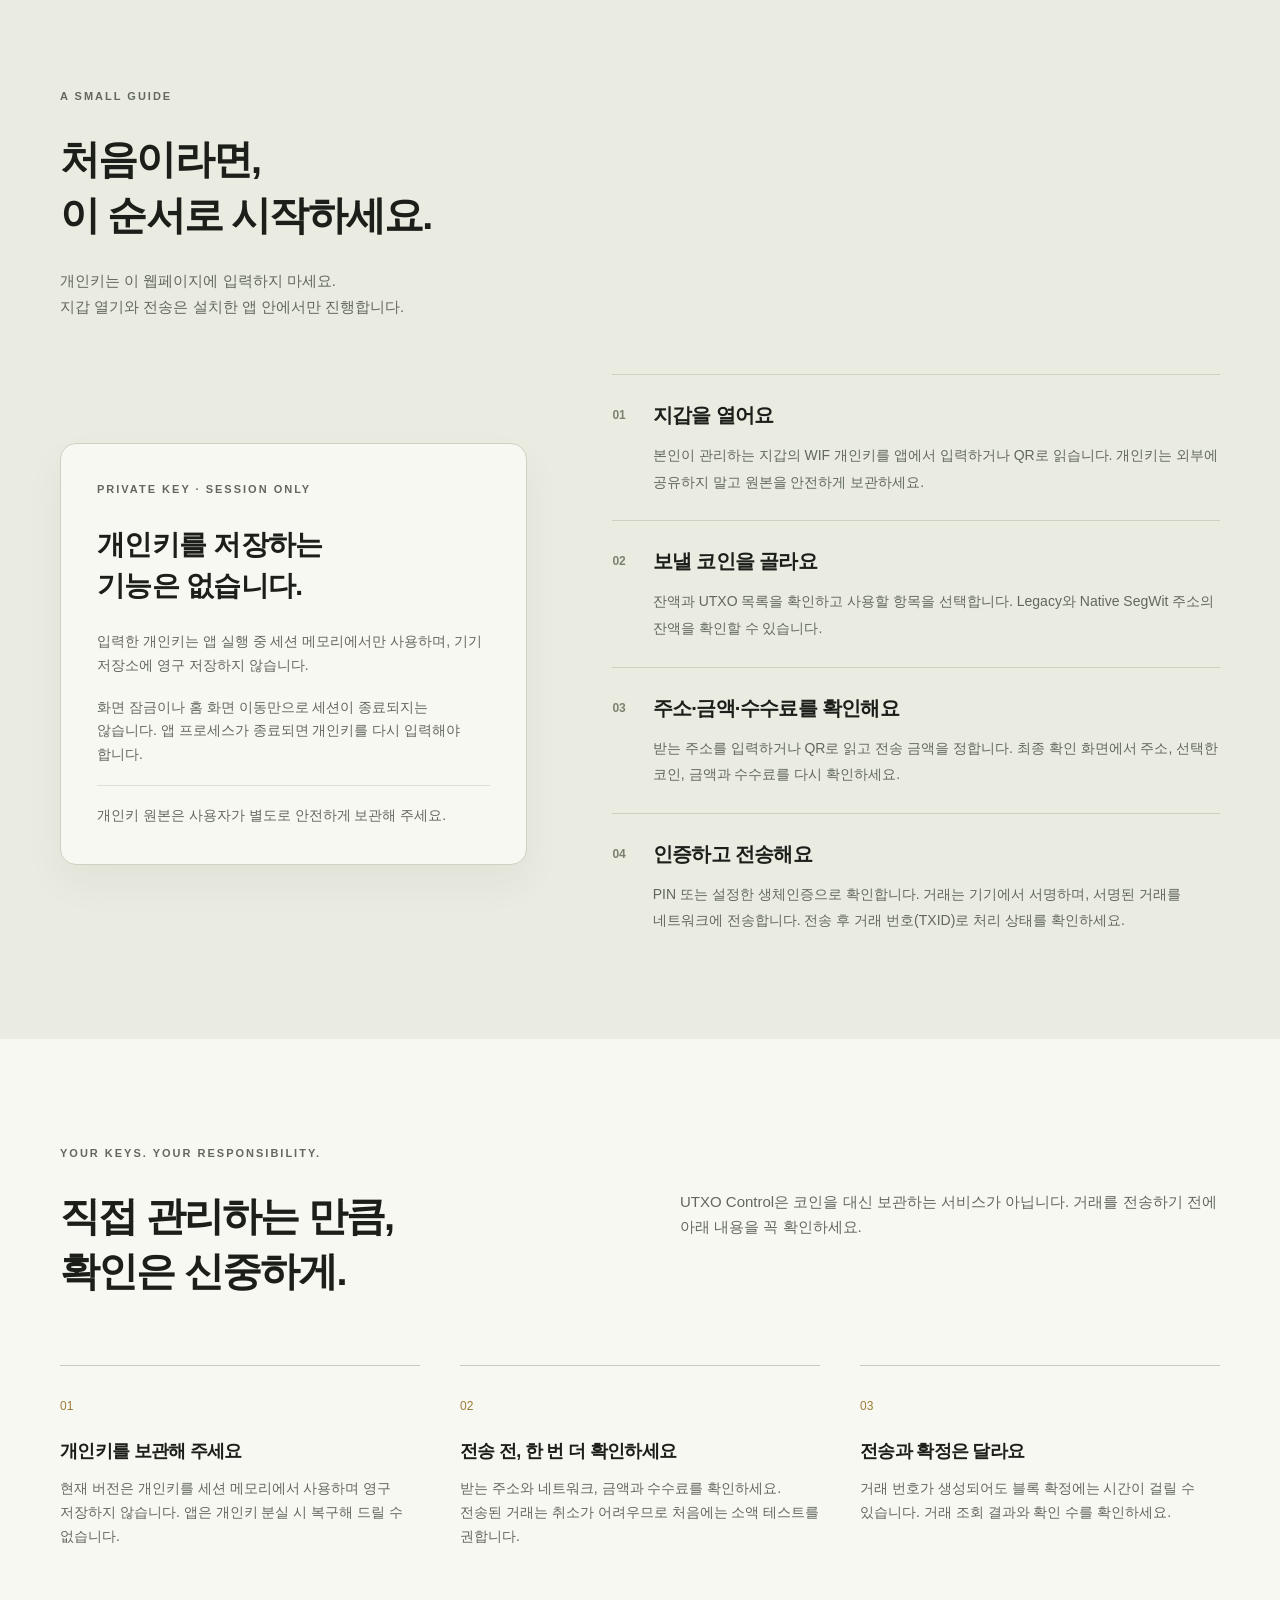
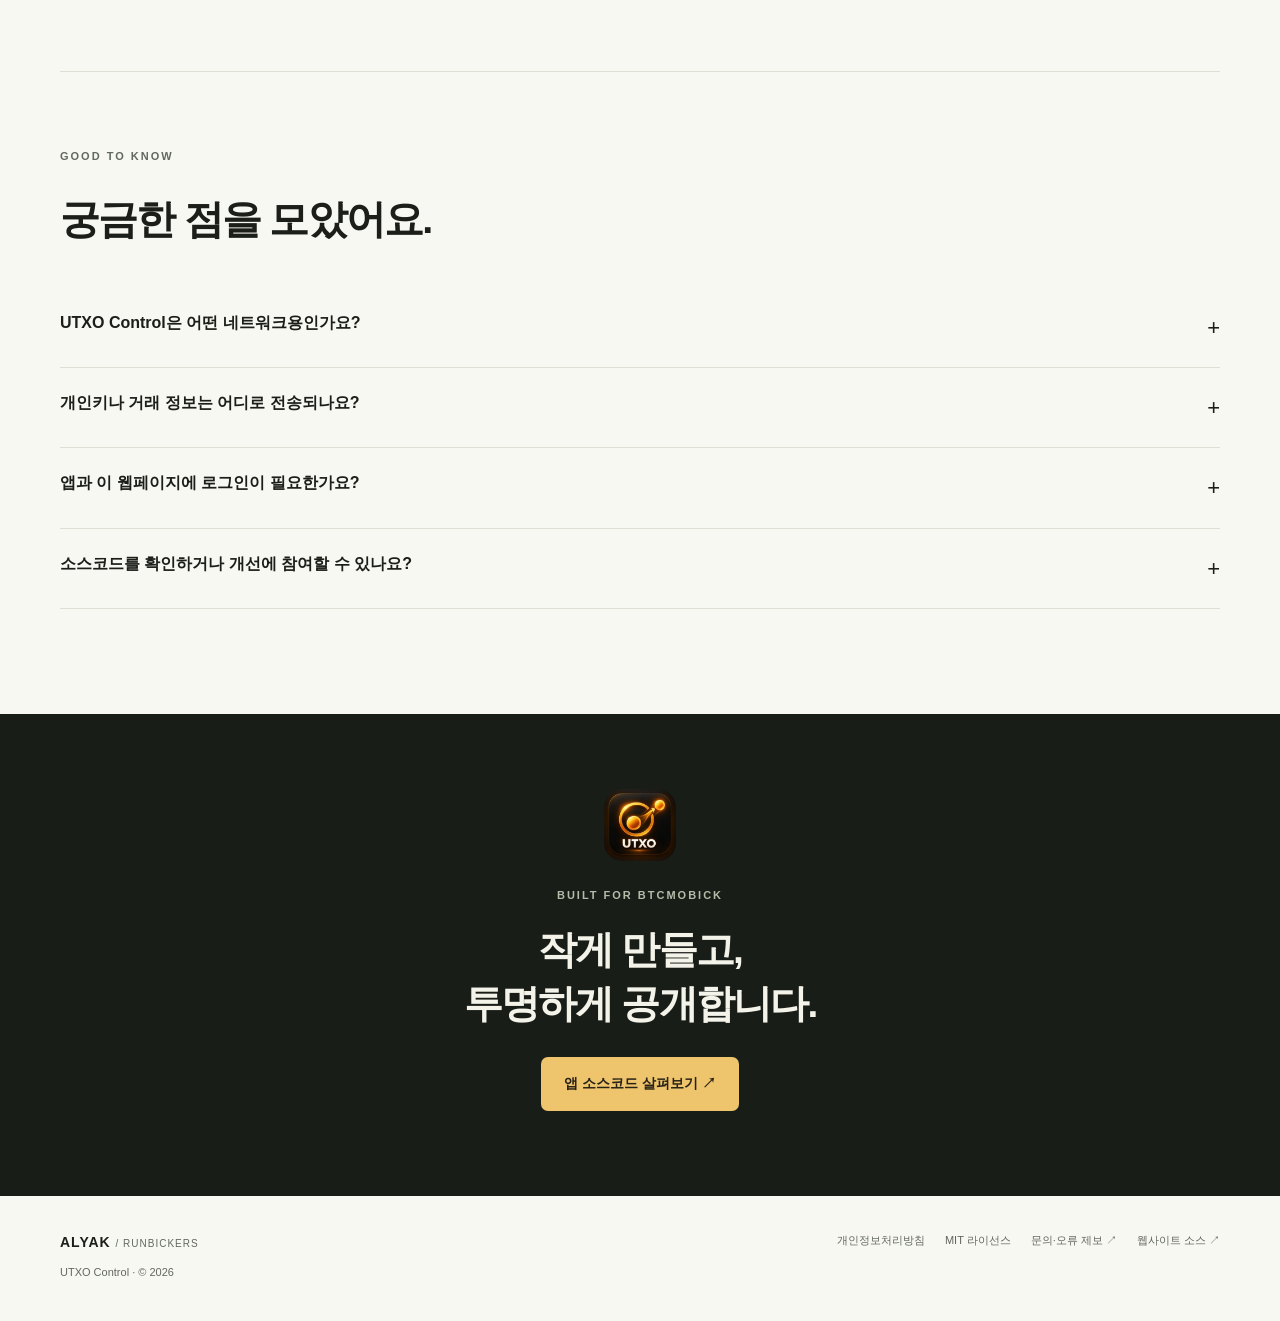
==== commit 0d9fcf6a: "Correct private-key storage guidance in both languages" ====
--- a/index.html
+++ b/index.html
@@ -12,7 +12,7 @@
   <link rel="canonical" href="https://utxo-control.runbickers.com/">
   <link rel="alternate" hreflang="ko" href="https://utxo-control.runbickers.com/">
   <link rel="alternate" hreflang="en" href="https://utxo-control.runbickers.com/en.html">
-  <link rel="icon" href="assets/icon.png"><link rel="stylesheet" href="style.css"><link rel="stylesheet" href="suggest.css">
+  <link rel="icon" href="assets/icon.png"><link rel="stylesheet" href="style.css"><link rel="stylesheet" href="suggest.css"><link rel="stylesheet" href="key-notice.css">
 </head>
 <body>
 <a class="skip" href="#main">본문으로 바로가기</a>
@@ -36,7 +36,7 @@
   <div class="concept" aria-label="UTXO 선택 예시"><div><span class="tiny">01 / 확인</span><strong>내 지갑의 코인 묶음</strong><div class="coins"><span class="coin chosen">UTXO A <b>✓</b></span><span class="coin">UTXO B</span><span class="coin chosen">UTXO C <b>✓</b></span></div></div><span class="arrow" aria-hidden="true">→</span><div><span class="tiny">02 / 선택</span><strong>필요한 묶음만 전송에 사용</strong><p>A + C로 거래를 만들고,<br>B는 선택하지 않습니다.</p></div><span class="example">개념 설명용 예시</span></div>
 </section>
 <section class="guide section" id="guide"><div class="wrap"><p class="eyebrow">A SMALL GUIDE</p><h2>처음이라면,<br>이 순서로 시작하세요.</h2><p class="section-intro">개인키는 이 웹페이지에 입력하지 마세요.<br>지갑 열기와 전송은 설치한 앱 안에서만 진행합니다.</p>
-<div class="guide-layout"><figure><div class="device light"><img src="assets/wallet-open.png" width="1080" height="1920" loading="lazy" alt="UTXO Control 지갑 열기 화면: WIF 개인키 입력, QR 스캔 및 계속 버튼"></div><figcaption>실제 앱의 지갑 열기 화면.<br>촬영본에 저장 옵션 안내가 있지만, 현재 버전은 개인키 영구 저장을 제공하지 않습니다.</figcaption></figure>
+<div class="guide-layout"><aside class="key-notice" aria-labelledby="key-notice-title"><p class="eyebrow">PRIVATE KEY · SESSION ONLY</p><h3 id="key-notice-title">개인키를 저장하는<br>기능은 없습니다.</h3><p>입력한 개인키는 앱 실행 중 세션 메모리에서만 사용하며, 기기 저장소에 영구 저장하지 않습니다.</p><p>화면 잠금이나 홈 화면 이동만으로 세션이 종료되지는 않습니다. 앱 프로세스가 종료되면 개인키를 다시 입력해야 합니다.</p><p class="key-reminder">개인키 원본은 사용자가 별도로 안전하게 보관해 주세요.</p></aside>
 <ol class="steps"><li><span>01</span><div><h3>지갑을 열어요</h3><p>본인이 관리하는 지갑의 WIF 개인키를 앱에서 입력하거나 QR로 읽습니다. 개인키는 외부에 공유하지 말고 원본을 안전하게 보관하세요.</p></div></li><li><span>02</span><div><h3>보낼 코인을 골라요</h3><p>잔액과 UTXO 목록을 확인하고 사용할 항목을 선택합니다. Legacy와 Native SegWit 주소의 잔액을 확인할 수 있습니다.</p></div></li><li><span>03</span><div><h3>주소·금액·수수료를 확인해요</h3><p>받는 주소를 입력하거나 QR로 읽고 전송 금액을 정합니다. 최종 확인 화면에서 주소, 선택한 코인, 금액과 수수료를 다시 확인하세요.</p></div></li><li><span>04</span><div><h3>인증하고 전송해요</h3><p>PIN 또는 설정한 생체인증으로 확인합니다. 거래는 기기에서 서명하며, 서명된 거래를 네트워크에 전송합니다. 전송 후 거래 번호(TXID)로 처리 상태를 확인하세요.</p></div></li></ol></div>
 </div></section>
 <section class="wrap section safety" id="safety"><p class="eyebrow">YOUR KEYS. YOUR RESPONSIBILITY.</p><div class="split"><h2>직접 관리하는 만큼,<br>확인은 신중하게.</h2><p>UTXO Control은 코인을 대신 보관하는 서비스가 아닙니다. 거래를 전송하기 전에 아래 내용을 꼭 확인하세요.</p></div><div class="safety-grid"><article><span>01</span><h3>개인키를 보관해 주세요</h3><p>현재 버전은 개인키를 세션 메모리에서 사용하며 영구 저장하지 않습니다. 앱은 개인키 분실 시 복구해 드릴 수 없습니다.</p></article><article><span>02</span><h3>전송 전, 한 번 더 확인하세요</h3><p>받는 주소와 네트워크, 금액과 수수료를 확인하세요. 전송된 거래는 취소가 어려우므로 처음에는 소액 테스트를 권합니다.</p></article><article><span>03</span><h3>전송과 확정은 달라요</h3><p>거래 번호가 생성되어도 블록 확정에는 시간이 걸릴 수 있습니다. 거래 조회 결과와 확인 수를 확인하세요.</p></article></div></section>
--- a/key-notice.css
+++ b/key-notice.css
@@ -0,0 +1,5 @@
+.key-notice{padding:36px;border:1px solid #cdd1c1;border-radius:16px;background:#f8f8f2;box-shadow:0 18px 40px #22241a0c}
+.key-notice h3{font-size:28px;line-height:1.45;margin-bottom:24px}
+.key-notice p:not(.eyebrow){font-size:14px;color:var(--muted)}
+.key-notice .key-reminder{border-top:1px solid var(--line);padding-top:18px;margin-bottom:0}
+@media(max-width:640px){.key-notice{padding:26px}.key-notice h3{font-size:24px}}
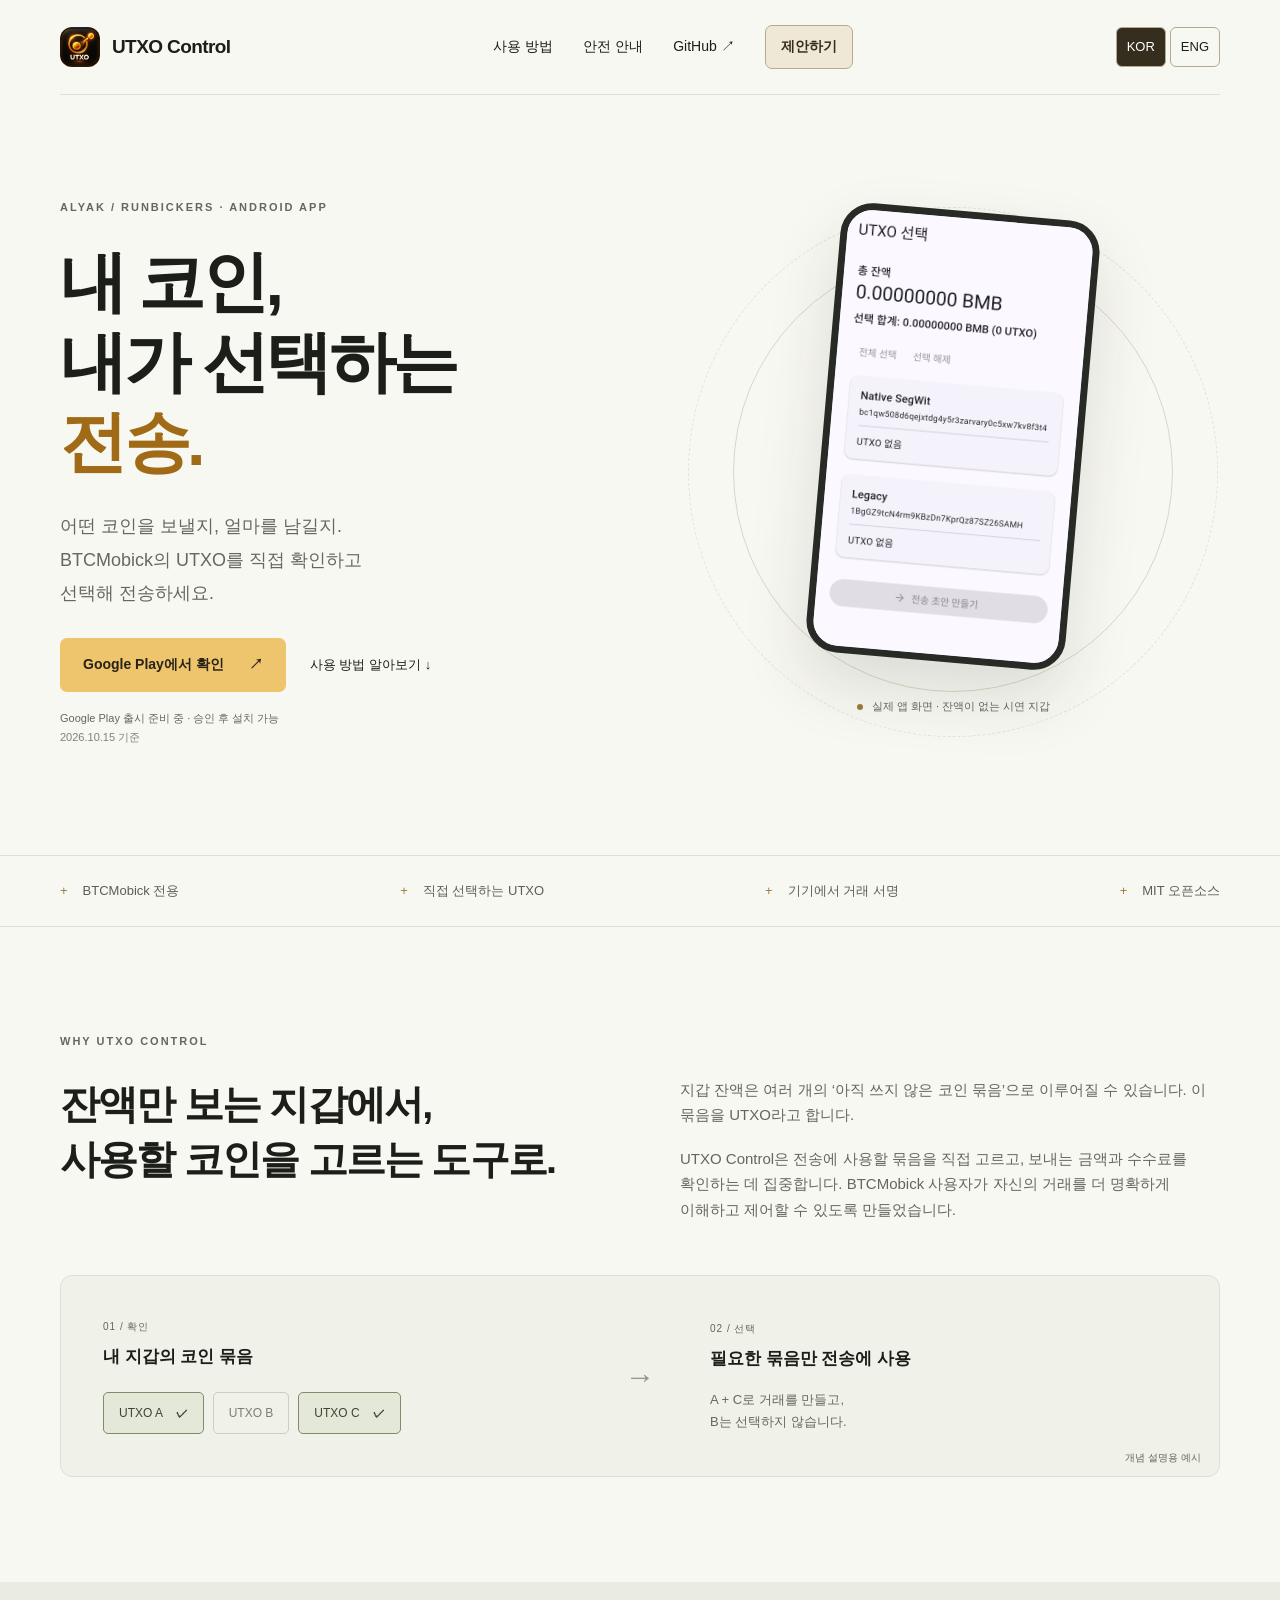
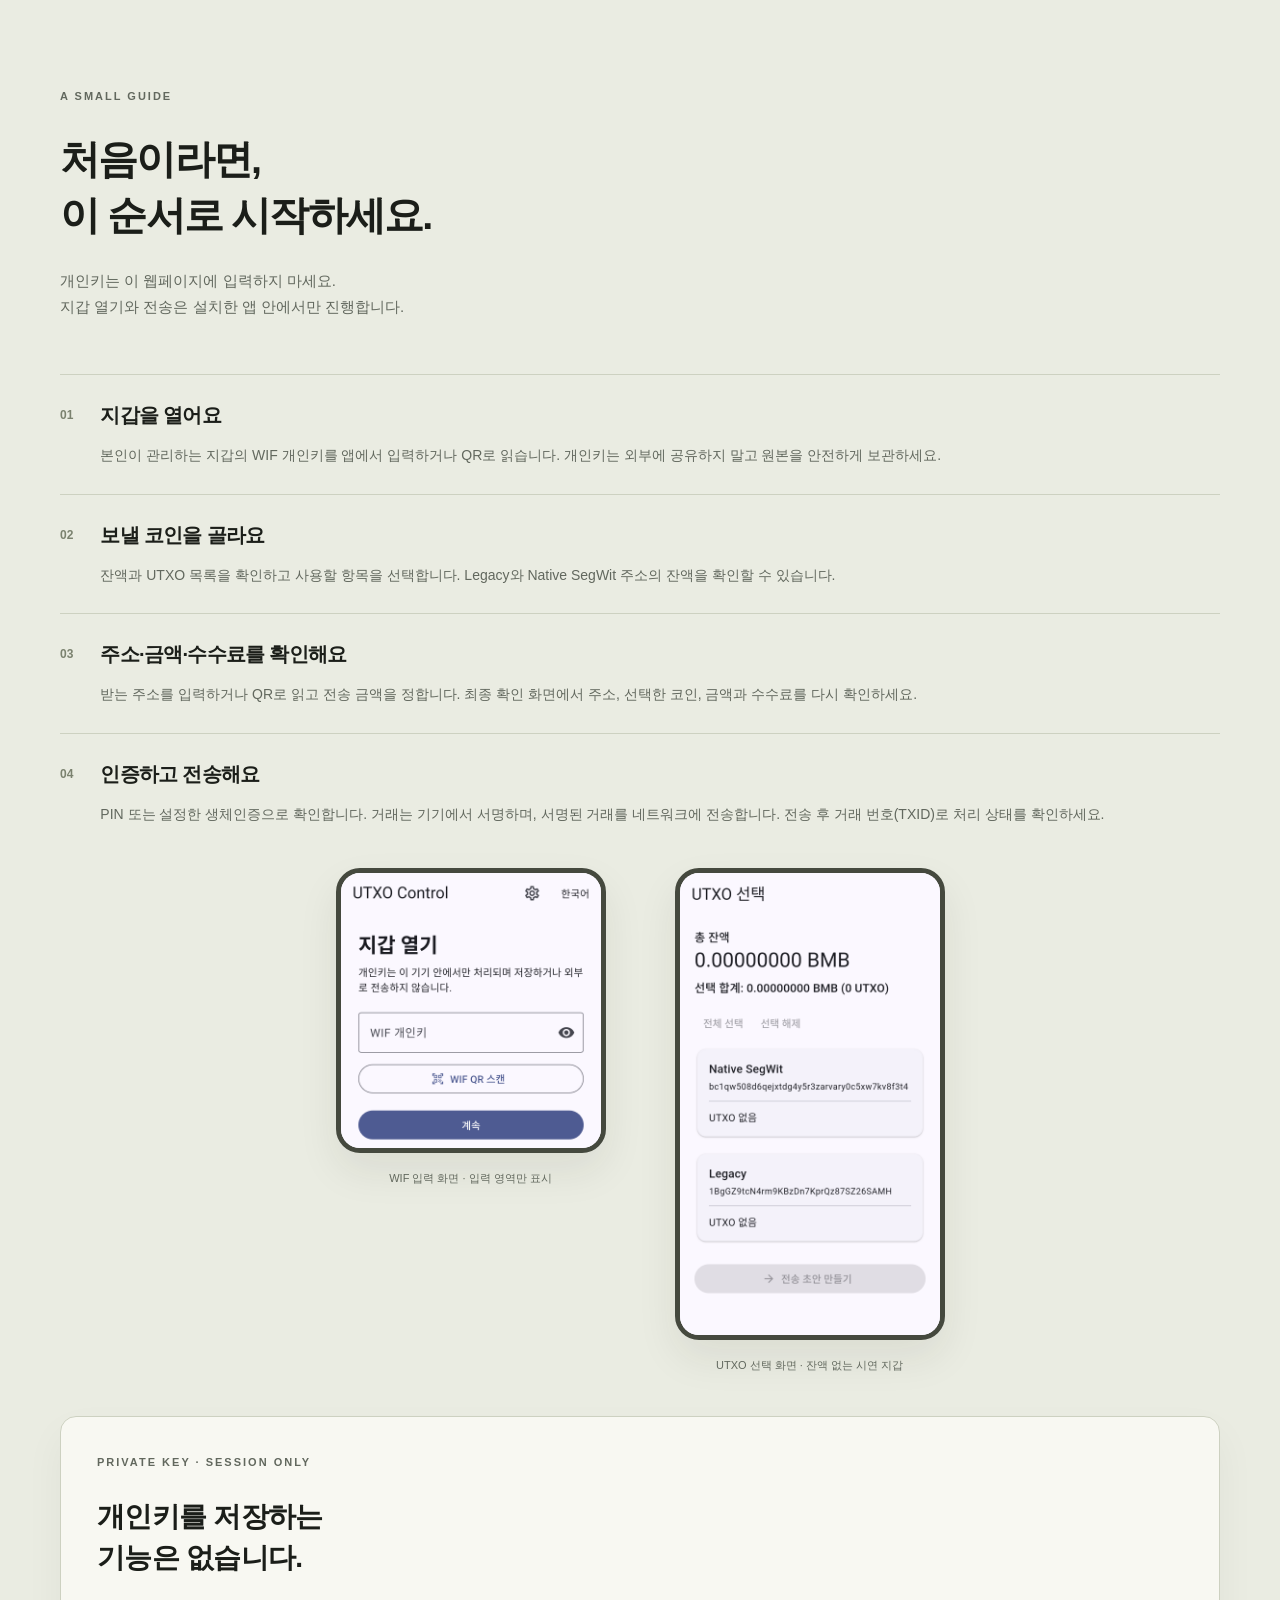
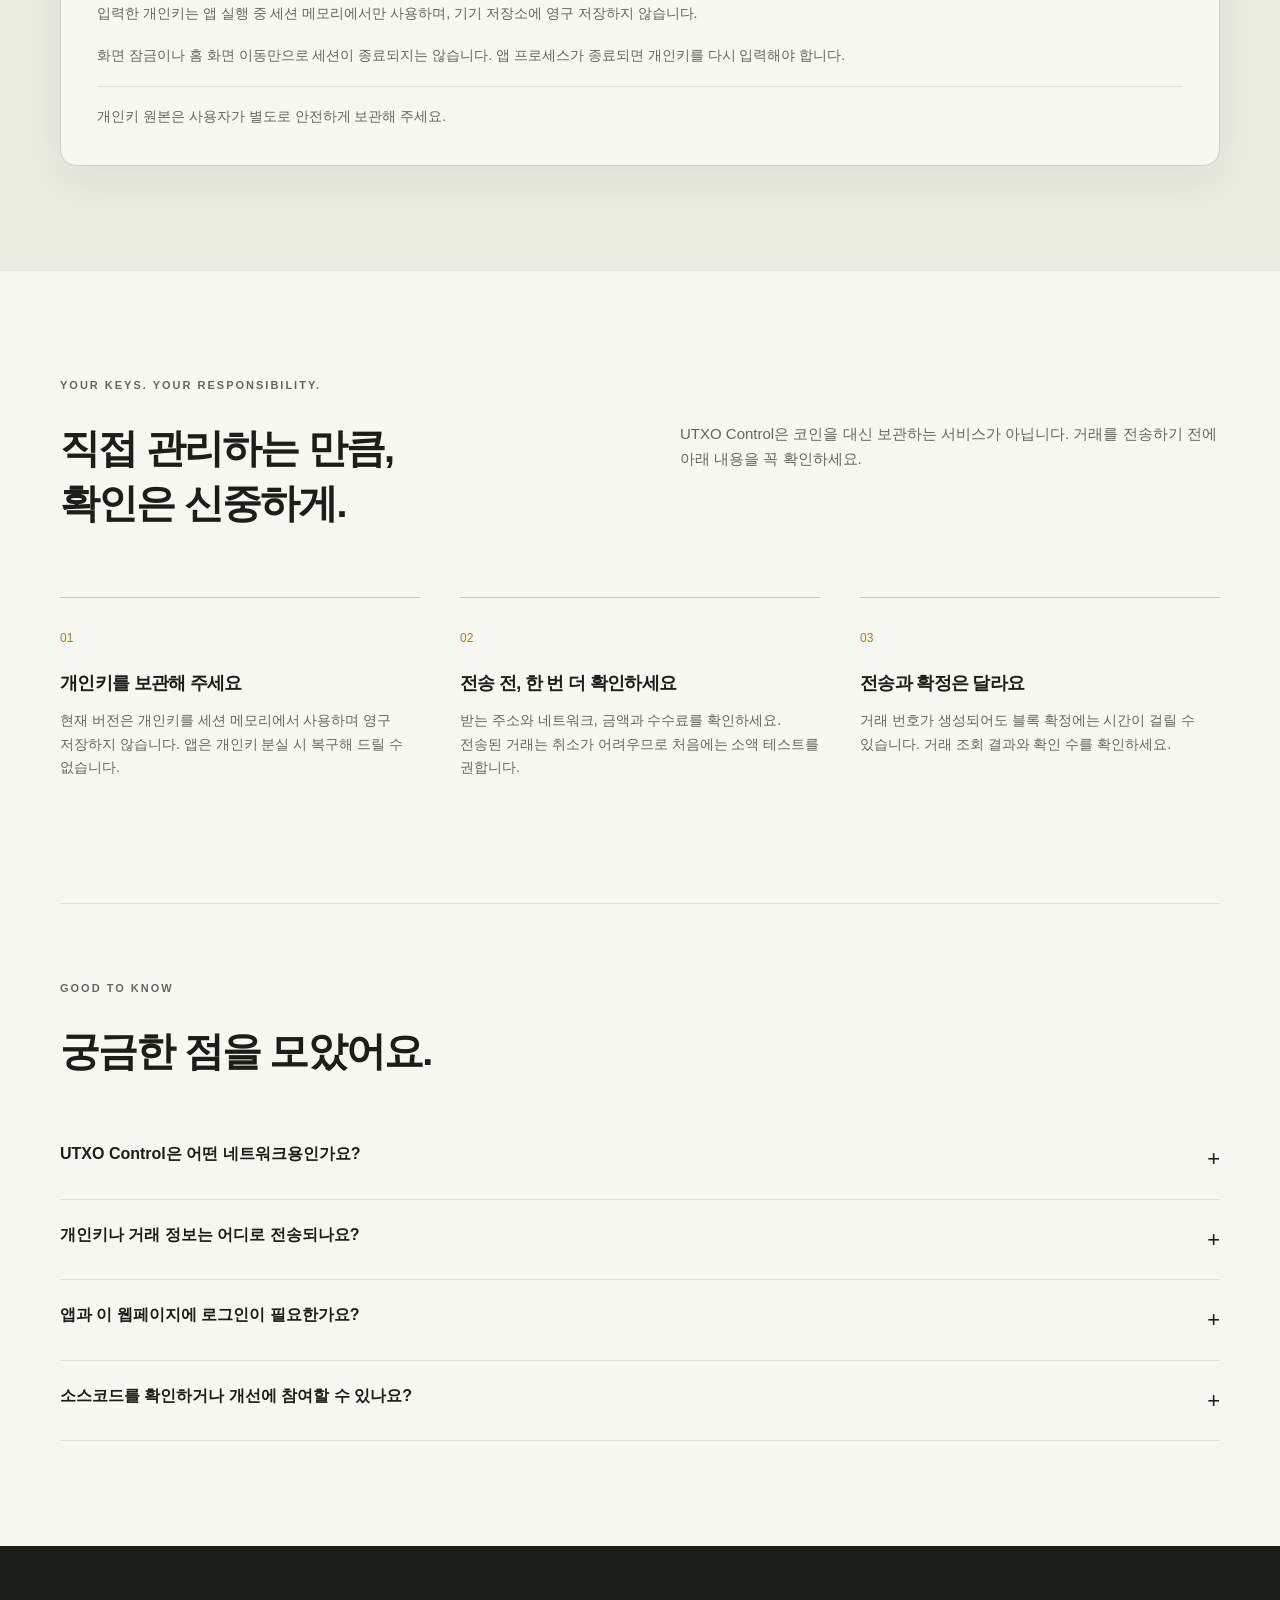
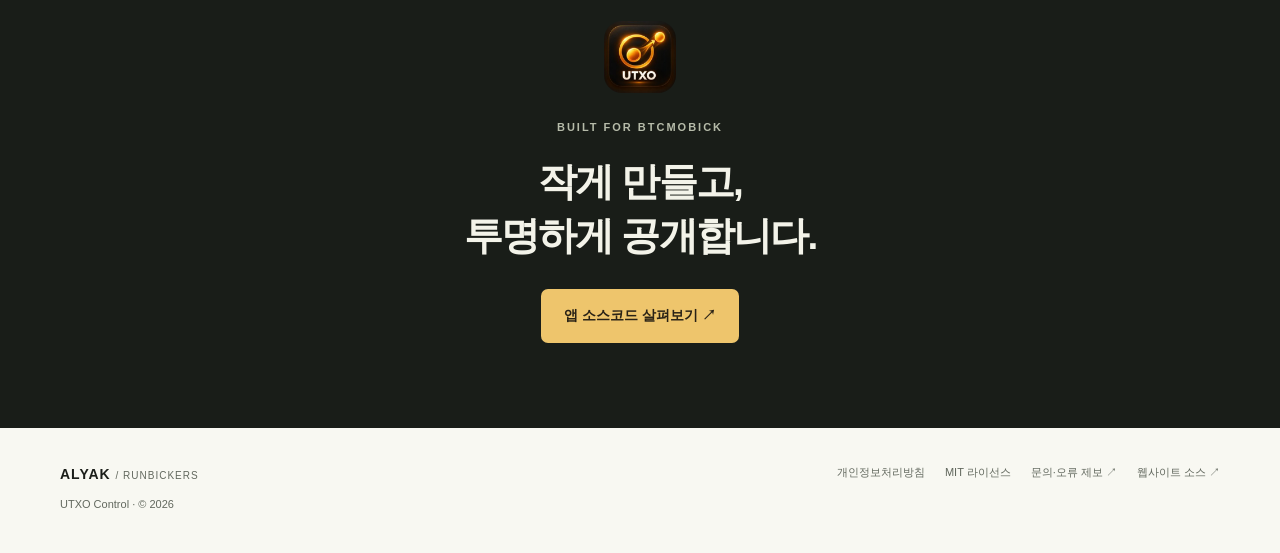
==== commit e206a892: "Place wallet screenshots between steps and key notice" ====
--- a/index.html
+++ b/index.html
@@ -36,8 +36,8 @@
   <div class="concept" aria-label="UTXO 선택 예시"><div><span class="tiny">01 / 확인</span><strong>내 지갑의 코인 묶음</strong><div class="coins"><span class="coin chosen">UTXO A <b>✓</b></span><span class="coin">UTXO B</span><span class="coin chosen">UTXO C <b>✓</b></span></div></div><span class="arrow" aria-hidden="true">→</span><div><span class="tiny">02 / 선택</span><strong>필요한 묶음만 전송에 사용</strong><p>A + C로 거래를 만들고,<br>B는 선택하지 않습니다.</p></div><span class="example">개념 설명용 예시</span></div>
 </section>
 <section class="guide section" id="guide"><div class="wrap"><p class="eyebrow">A SMALL GUIDE</p><h2>처음이라면,<br>이 순서로 시작하세요.</h2><p class="section-intro">개인키는 이 웹페이지에 입력하지 마세요.<br>지갑 열기와 전송은 설치한 앱 안에서만 진행합니다.</p>
-<div class="guide-layout"><aside class="key-notice" aria-labelledby="key-notice-title"><p class="eyebrow">PRIVATE KEY · SESSION ONLY</p><h3 id="key-notice-title">개인키를 저장하는<br>기능은 없습니다.</h3><p>입력한 개인키는 앱 실행 중 세션 메모리에서만 사용하며, 기기 저장소에 영구 저장하지 않습니다.</p><p>화면 잠금이나 홈 화면 이동만으로 세션이 종료되지는 않습니다. 앱 프로세스가 종료되면 개인키를 다시 입력해야 합니다.</p><p class="key-reminder">개인키 원본은 사용자가 별도로 안전하게 보관해 주세요.</p></aside>
-<ol class="steps"><li><span>01</span><div><h3>지갑을 열어요</h3><p>본인이 관리하는 지갑의 WIF 개인키를 앱에서 입력하거나 QR로 읽습니다. 개인키는 외부에 공유하지 말고 원본을 안전하게 보관하세요.</p></div></li><li><span>02</span><div><h3>보낼 코인을 골라요</h3><p>잔액과 UTXO 목록을 확인하고 사용할 항목을 선택합니다. Legacy와 Native SegWit 주소의 잔액을 확인할 수 있습니다.</p></div></li><li><span>03</span><div><h3>주소·금액·수수료를 확인해요</h3><p>받는 주소를 입력하거나 QR로 읽고 전송 금액을 정합니다. 최종 확인 화면에서 주소, 선택한 코인, 금액과 수수료를 다시 확인하세요.</p></div></li><li><span>04</span><div><h3>인증하고 전송해요</h3><p>PIN 또는 설정한 생체인증으로 확인합니다. 거래는 기기에서 서명하며, 서명된 거래를 네트워크에 전송합니다. 전송 후 거래 번호(TXID)로 처리 상태를 확인하세요.</p></div></li></ol></div>
+<div class="guide-layout">
+<ol class="steps"><li><span>01</span><div><h3>지갑을 열어요</h3><p>본인이 관리하는 지갑의 WIF 개인키를 앱에서 입력하거나 QR로 읽습니다. 개인키는 외부에 공유하지 말고 원본을 안전하게 보관하세요.</p></div></li><li><span>02</span><div><h3>보낼 코인을 골라요</h3><p>잔액과 UTXO 목록을 확인하고 사용할 항목을 선택합니다. Legacy와 Native SegWit 주소의 잔액을 확인할 수 있습니다.</p></div></li><li><span>03</span><div><h3>주소·금액·수수료를 확인해요</h3><p>받는 주소를 입력하거나 QR로 읽고 전송 금액을 정합니다. 최종 확인 화면에서 주소, 선택한 코인, 금액과 수수료를 다시 확인하세요.</p></div></li><li><span>04</span><div><h3>인증하고 전송해요</h3><p>PIN 또는 설정한 생체인증으로 확인합니다. 거래는 기기에서 서명하며, 서명된 거래를 네트워크에 전송합니다. 전송 후 거래 번호(TXID)로 처리 상태를 확인하세요.</p></div></li></ol><div class="guide-screens" aria-label="앱 화면 예시"><figure><div class="screen-frame wif-crop"><img src="assets/wallet-open.png" width="1080" height="1920" loading="lazy" alt="WIF 개인키 입력, QR 스캔 및 계속 버튼"></div><figcaption>WIF 입력 화면 · 입력 영역만 표시</figcaption></figure><figure><div class="screen-frame"><img src="assets/utxo-selection.png" width="1080" height="1920" loading="lazy" alt="UTXO 선택 화면: Legacy 및 Native SegWit 목록"></div><figcaption>UTXO 선택 화면 · 잔액 없는 시연 지갑</figcaption></figure></div><aside class="key-notice" aria-labelledby="key-notice-title"><p class="eyebrow">PRIVATE KEY · SESSION ONLY</p><h3 id="key-notice-title">개인키를 저장하는<br>기능은 없습니다.</h3><p>입력한 개인키는 앱 실행 중 세션 메모리에서만 사용하며, 기기 저장소에 영구 저장하지 않습니다.</p><p>화면 잠금이나 홈 화면 이동만으로 세션이 종료되지는 않습니다. 앱 프로세스가 종료되면 개인키를 다시 입력해야 합니다.</p><p class="key-reminder">개인키 원본은 사용자가 별도로 안전하게 보관해 주세요.</p></aside></div>
 </div></section>
 <section class="wrap section safety" id="safety"><p class="eyebrow">YOUR KEYS. YOUR RESPONSIBILITY.</p><div class="split"><h2>직접 관리하는 만큼,<br>확인은 신중하게.</h2><p>UTXO Control은 코인을 대신 보관하는 서비스가 아닙니다. 거래를 전송하기 전에 아래 내용을 꼭 확인하세요.</p></div><div class="safety-grid"><article><span>01</span><h3>개인키를 보관해 주세요</h3><p>현재 버전은 개인키를 세션 메모리에서 사용하며 영구 저장하지 않습니다. 앱은 개인키 분실 시 복구해 드릴 수 없습니다.</p></article><article><span>02</span><h3>전송 전, 한 번 더 확인하세요</h3><p>받는 주소와 네트워크, 금액과 수수료를 확인하세요. 전송된 거래는 취소가 어려우므로 처음에는 소액 테스트를 권합니다.</p></article><article><span>03</span><h3>전송과 확정은 달라요</h3><p>거래 번호가 생성되어도 블록 확정에는 시간이 걸릴 수 있습니다. 거래 조회 결과와 확인 수를 확인하세요.</p></article></div></section>
 <section class="faq wrap section"><p class="eyebrow">GOOD TO KNOW</p><h2>궁금한 점을 모았어요.</h2><details><summary>UTXO Control은 어떤 네트워크용인가요?</summary><p>BTCMobick을 위한 도구입니다. 다른 네트워크의 코인을 지원한다고 가정하지 마세요. 주소 형태가 비슷해도 사용하려는 네트워크를 먼저 확인해야 합니다.</p></details><details><summary>개인키나 거래 정보는 어디로 전송되나요?</summary><p>거래 서명은 기기에서 수행하며 개인키 자체를 조회 서버로 전송하지 않도록 설계했습니다. 잔액·UTXO 조회와 거래 전송에는 외부 네트워크 서비스가 사용되므로 주소 관련 조회 정보와 접속 IP 등은 해당 서비스에 전달될 수 있습니다. 자세한 내용은 개인정보처리방침을 확인하세요.</p></details><details><summary>앱과 이 웹페이지에 로그인이 필요한가요?</summary><p>별도의 서비스 계정 가입 없이 이용합니다. 앱의 PIN은 로그인 비밀번호가 아니라 지갑을 보호하는 잠금장치입니다. 전송 작업 중 다른 앱이나 홈 화면으로 이동하면 화면을 잠그고, 돌아왔을 때 다시 인증하도록 해 다른 사람이 지갑을 사용하는 것을 막아줍니다. 이 소개 페이지에는 지갑 연결, 개인키 입력, 결제, 분석용 스크립트를 넣지 않았습니다.</p></details><details><summary>소스코드를 확인하거나 개선에 참여할 수 있나요?</summary><p>네. 앱 소스는 GitHub에 MIT 라이선스로 공개되어 있습니다. 오류 제보와 개선 제안은 GitHub Issues로 남겨 주세요. 개인키, 복구 문구나 개인정보는 올리지 마세요.</p></details></section>
--- a/key-notice.css
+++ b/key-notice.css
@@ -3,3 +3,11 @@
 .key-notice p:not(.eyebrow){font-size:14px;color:var(--muted)}
 .key-notice .key-reminder{border-top:1px solid var(--line);padding-top:18px;margin-bottom:0}
 @media(max-width:640px){.key-notice{padding:26px}.key-notice h3{font-size:24px}}
+.guide-layout{display:flex;flex-direction:column;align-items:stretch;gap:40px}
+.guide-layout .steps{order:0}
+.guide-screens{display:grid;grid-template-columns:repeat(2,minmax(0,1fr));gap:28px;max-width:650px;width:100%;margin:0 auto;align-items:start}
+.screen-frame{width:100%;max-width:270px;border:5px solid #45493e;border-radius:24px;overflow:hidden;background:#faf8ff;box-shadow:0 18px 40px #22241a14}
+.screen-frame img{width:100%;height:auto}
+.wif-crop{aspect-ratio:1080/1140}
+.guide-screens figcaption{margin-top:16px}
+@media(max-width:640px){.guide-screens{gap:14px}.screen-frame{border-width:3px;border-radius:16px}.guide-screens figcaption{font-size:10px}}
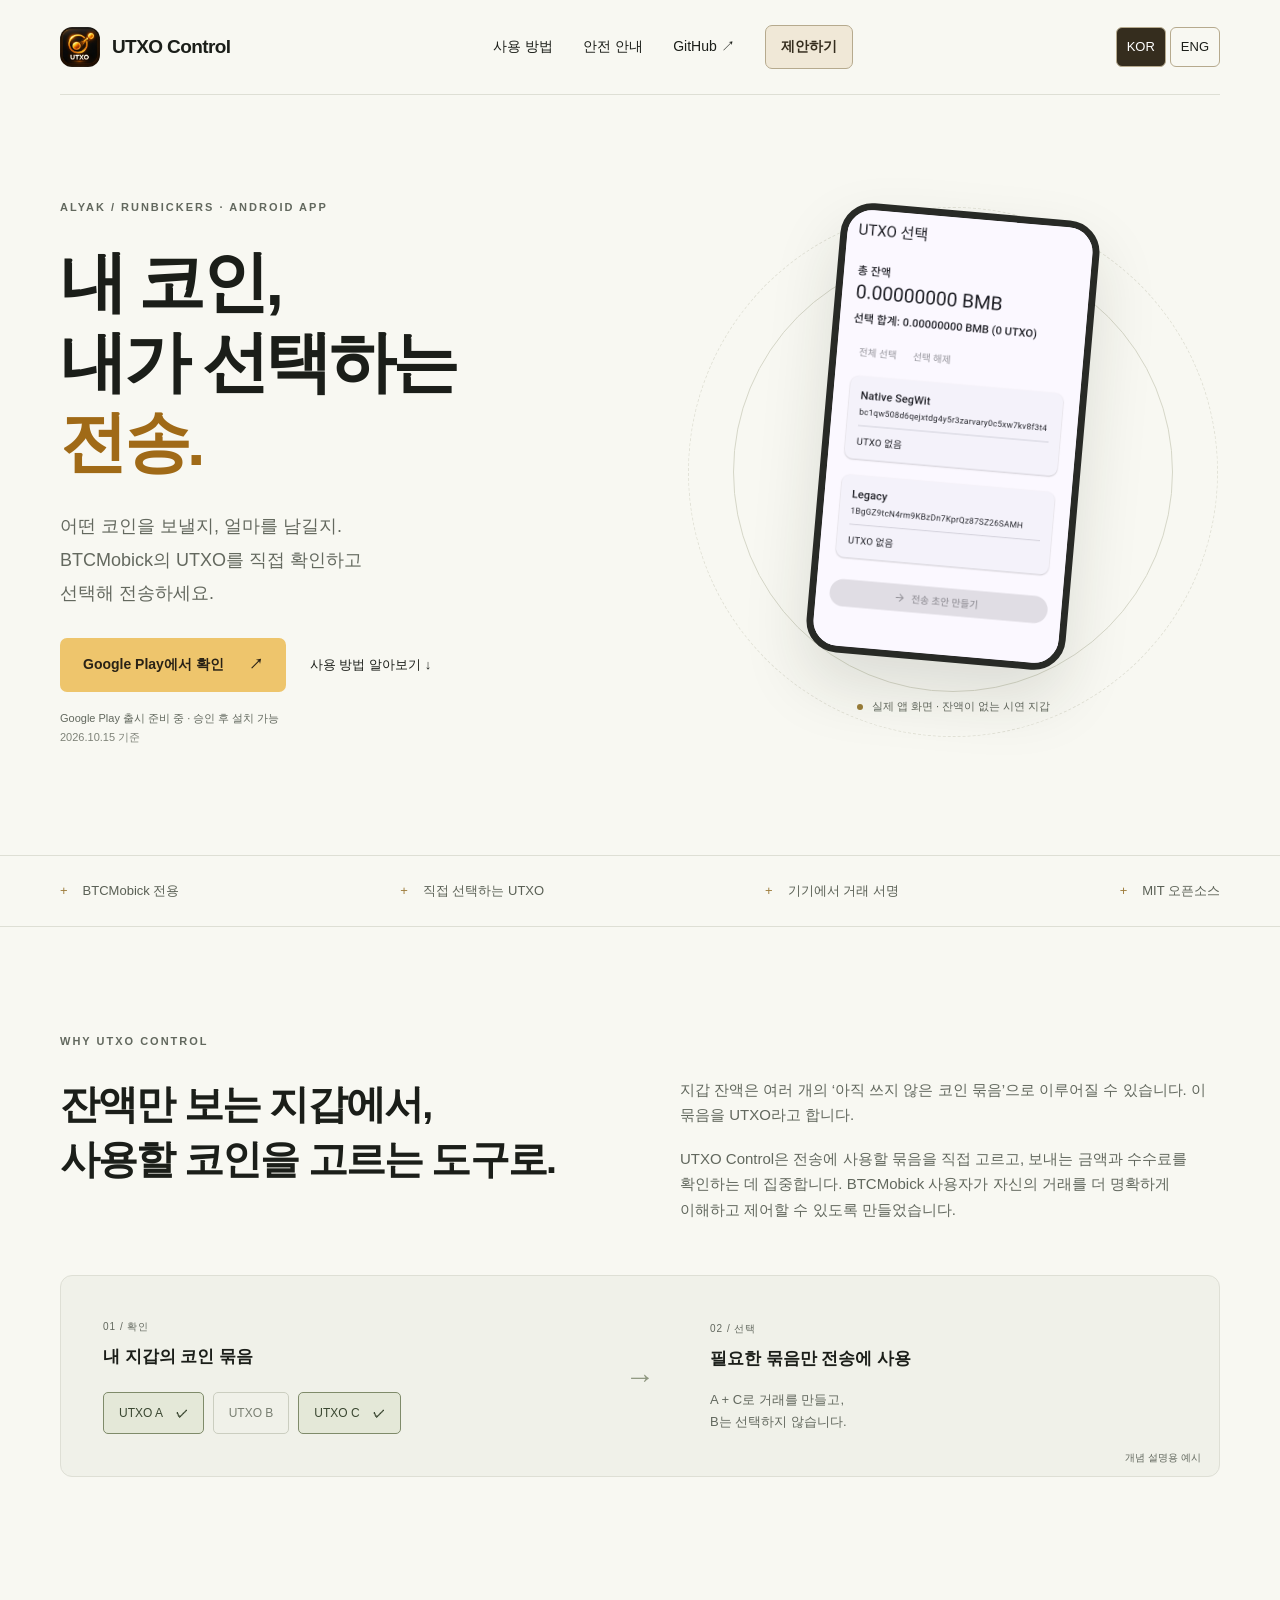
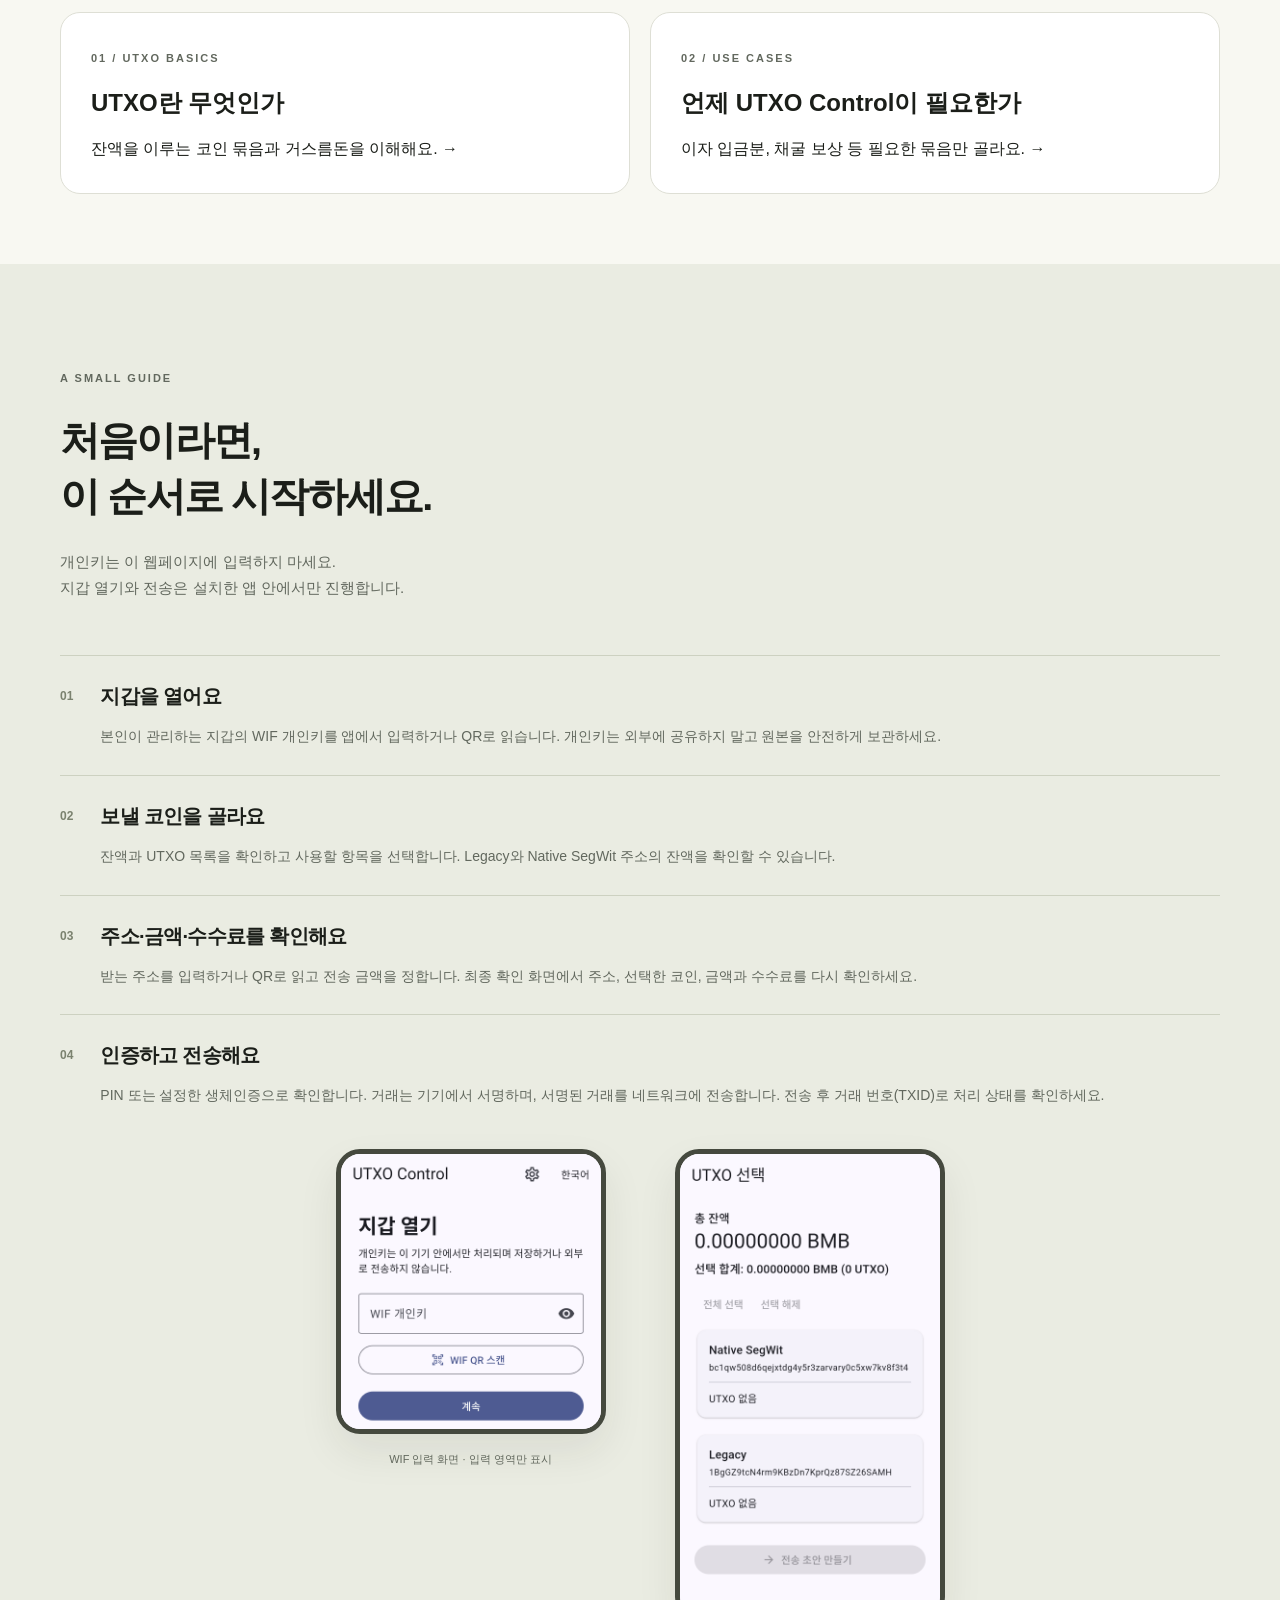
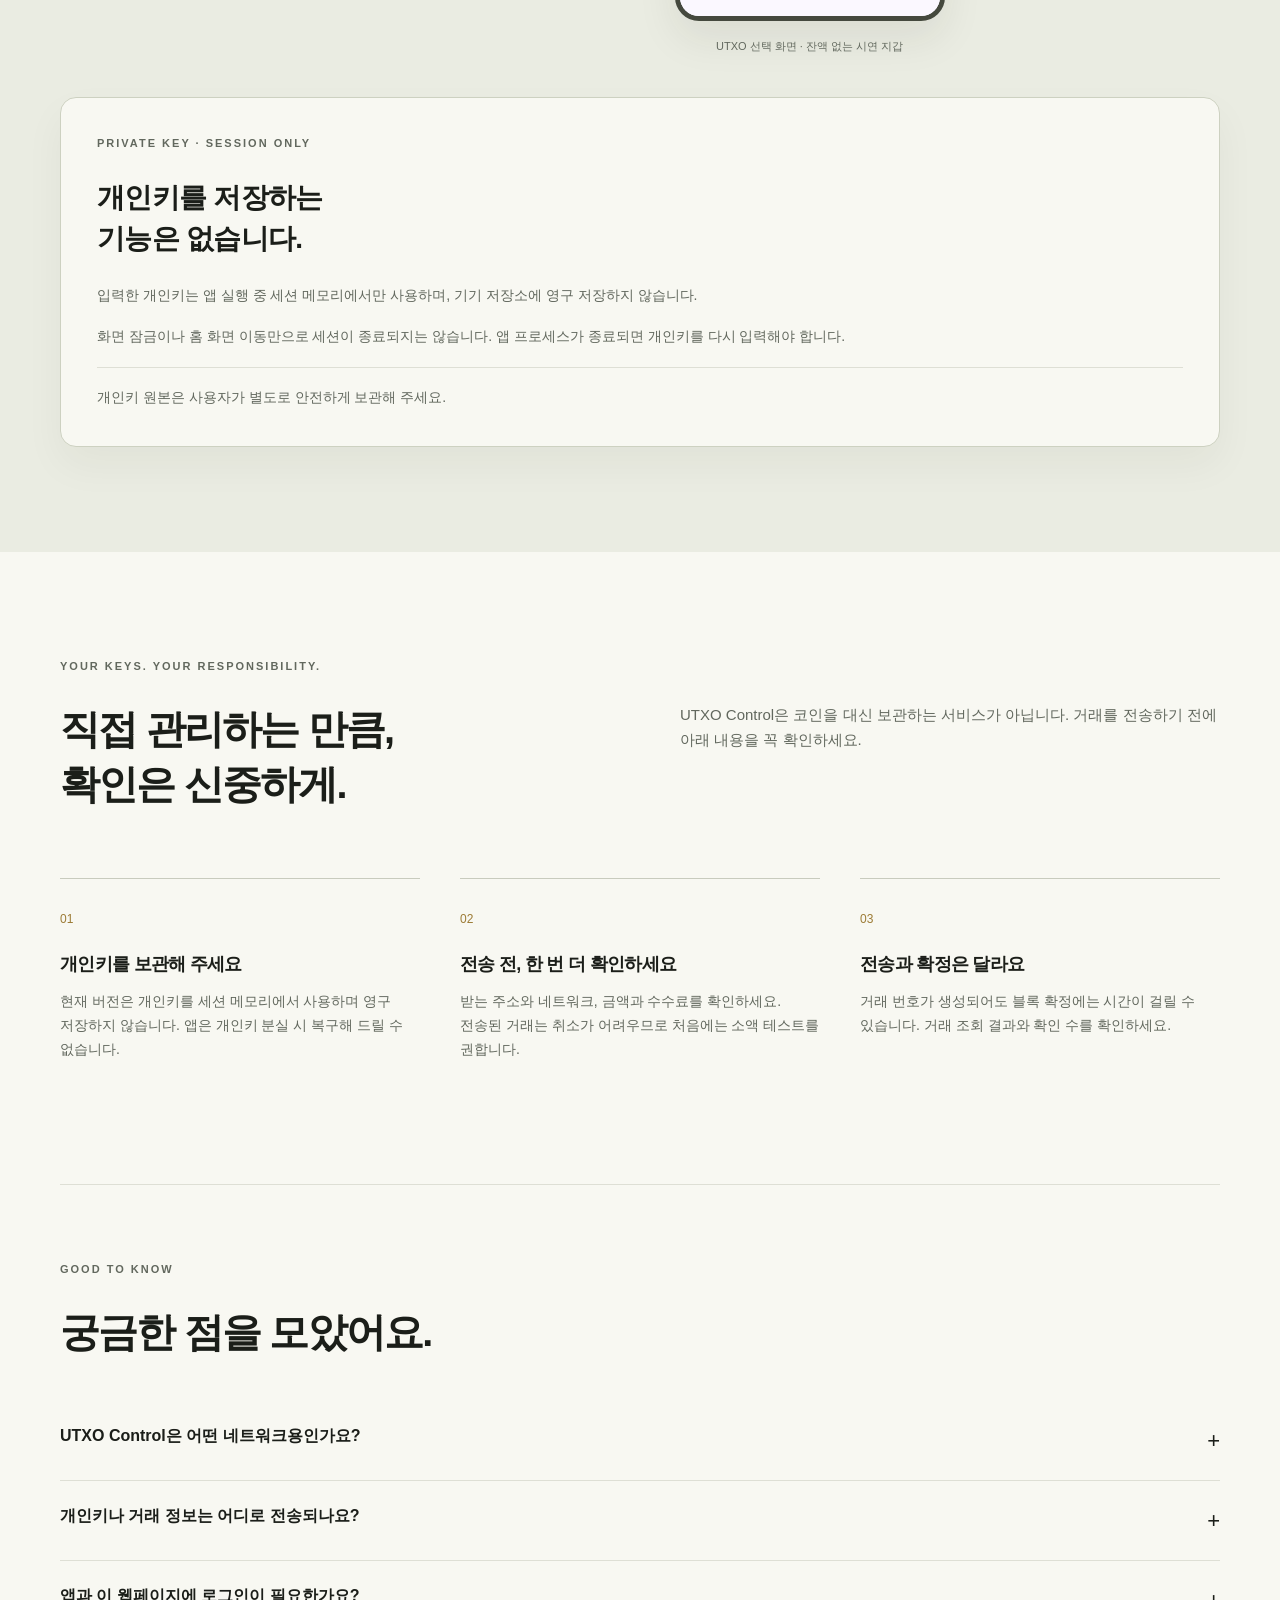
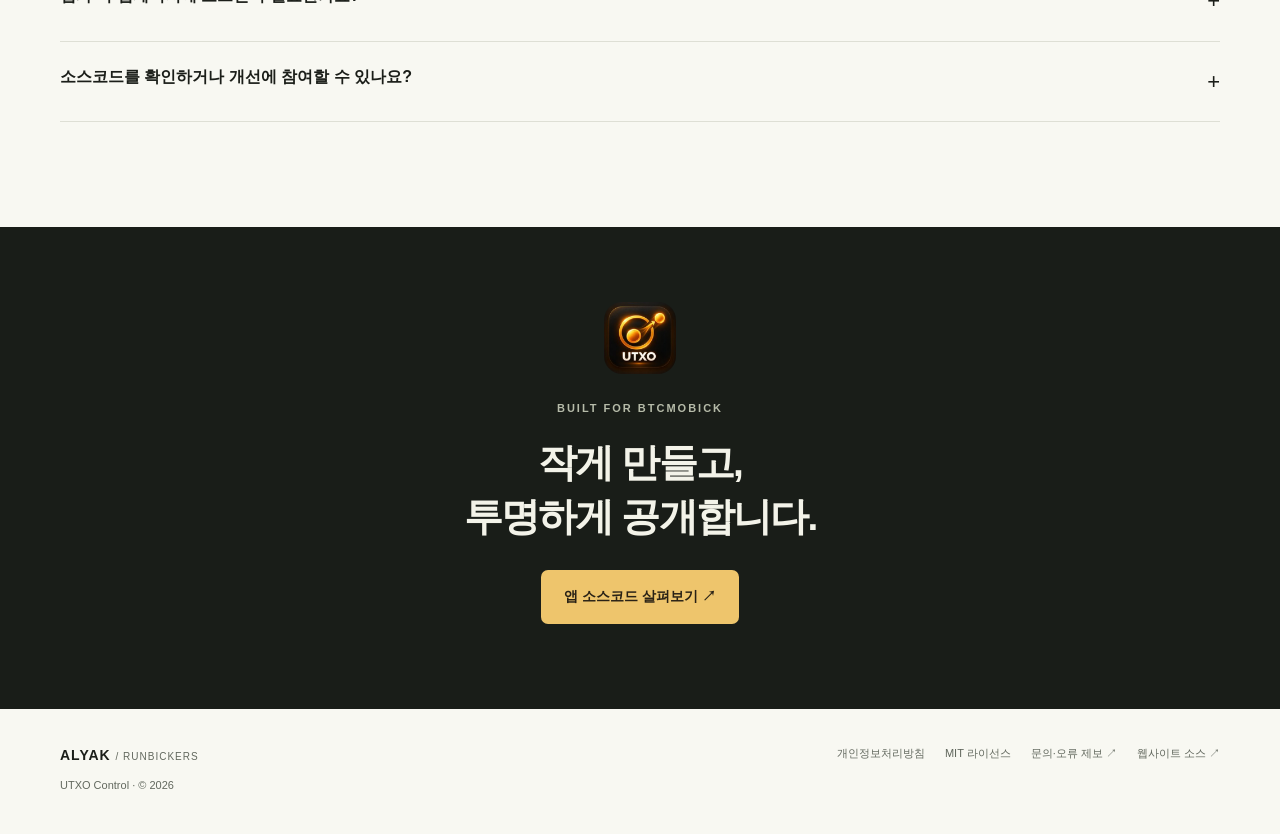
==== commit 9cadf015: "Add bilingual UTXO basics and conditional use case guides" ====
--- a/index.html
+++ b/index.html
@@ -12,8 +12,8 @@
   <link rel="canonical" href="https://utxo-control.runbickers.com/">
   <link rel="alternate" hreflang="ko" href="https://utxo-control.runbickers.com/">
   <link rel="alternate" hreflang="en" href="https://utxo-control.runbickers.com/en.html">
-  <link rel="icon" href="assets/icon.png"><link rel="stylesheet" href="style.css"><link rel="stylesheet" href="suggest.css"><link rel="stylesheet" href="key-notice.css">
-</head>
+  <link rel="icon" href="assets/icon.png"><link rel="stylesheet" href="style.css"><link rel="stylesheet" href="suggest.css"><link rel="stylesheet" href="key-notice.css?v=20261016-screens">
+<link rel="stylesheet" href="learn.css"></head>
 <body>
 <a class="skip" href="#main">본문으로 바로가기</a>
 <header class="header wrap">
@@ -35,6 +35,7 @@
 <section class="intro wrap section" id="about"><p class="eyebrow">WHY UTXO CONTROL</p><div class="split"><h2>잔액만 보는 지갑에서,<br>사용할 코인을 고르는 도구로.</h2><div><p>지갑 잔액은 여러 개의 ‘아직 쓰지 않은 코인 묶음’으로 이루어질 수 있습니다. 이 묶음을 UTXO라고 합니다.</p><p>UTXO Control은 전송에 사용할 묶음을 직접 고르고, 보내는 금액과 수수료를 확인하는 데 집중합니다. BTCMobick 사용자가 자신의 거래를 더 명확하게 이해하고 제어할 수 있도록 만들었습니다.</p></div></div>
   <div class="concept" aria-label="UTXO 선택 예시"><div><span class="tiny">01 / 확인</span><strong>내 지갑의 코인 묶음</strong><div class="coins"><span class="coin chosen">UTXO A <b>✓</b></span><span class="coin">UTXO B</span><span class="coin chosen">UTXO C <b>✓</b></span></div></div><span class="arrow" aria-hidden="true">→</span><div><span class="tiny">02 / 선택</span><strong>필요한 묶음만 전송에 사용</strong><p>A + C로 거래를 만들고,<br>B는 선택하지 않습니다.</p></div><span class="example">개념 설명용 예시</span></div>
 </section>
+<section class="wrap" aria-label="UTXO 더 알아보기"><div class="learn-links"><a href="utxo.html"><span class="eyebrow">01 / UTXO BASICS</span><strong>UTXO란 무엇인가</strong><span>잔액을 이루는 코인 묶음과 거스름돈을 이해해요. →</span></a><a href="use-cases.html"><span class="eyebrow">02 / USE CASES</span><strong>언제 UTXO Control이 필요한가</strong><span>이자 입금분, 채굴 보상 등 필요한 묶음만 골라요. →</span></a></div></section>
 <section class="guide section" id="guide"><div class="wrap"><p class="eyebrow">A SMALL GUIDE</p><h2>처음이라면,<br>이 순서로 시작하세요.</h2><p class="section-intro">개인키는 이 웹페이지에 입력하지 마세요.<br>지갑 열기와 전송은 설치한 앱 안에서만 진행합니다.</p>
 <div class="guide-layout">
 <ol class="steps"><li><span>01</span><div><h3>지갑을 열어요</h3><p>본인이 관리하는 지갑의 WIF 개인키를 앱에서 입력하거나 QR로 읽습니다. 개인키는 외부에 공유하지 말고 원본을 안전하게 보관하세요.</p></div></li><li><span>02</span><div><h3>보낼 코인을 골라요</h3><p>잔액과 UTXO 목록을 확인하고 사용할 항목을 선택합니다. Legacy와 Native SegWit 주소의 잔액을 확인할 수 있습니다.</p></div></li><li><span>03</span><div><h3>주소·금액·수수료를 확인해요</h3><p>받는 주소를 입력하거나 QR로 읽고 전송 금액을 정합니다. 최종 확인 화면에서 주소, 선택한 코인, 금액과 수수료를 다시 확인하세요.</p></div></li><li><span>04</span><div><h3>인증하고 전송해요</h3><p>PIN 또는 설정한 생체인증으로 확인합니다. 거래는 기기에서 서명하며, 서명된 거래를 네트워크에 전송합니다. 전송 후 거래 번호(TXID)로 처리 상태를 확인하세요.</p></div></li></ol><div class="guide-screens" aria-label="앱 화면 예시"><figure><div class="screen-frame wif-crop"><img src="assets/wallet-open.png" width="1080" height="1920" loading="lazy" alt="WIF 개인키 입력, QR 스캔 및 계속 버튼"></div><figcaption>WIF 입력 화면 · 입력 영역만 표시</figcaption></figure><figure><div class="screen-frame"><img src="assets/utxo-selection.png" width="1080" height="1920" loading="lazy" alt="UTXO 선택 화면: Legacy 및 Native SegWit 목록"></div><figcaption>UTXO 선택 화면 · 잔액 없는 시연 지갑</figcaption></figure></div><aside class="key-notice" aria-labelledby="key-notice-title"><p class="eyebrow">PRIVATE KEY · SESSION ONLY</p><h3 id="key-notice-title">개인키를 저장하는<br>기능은 없습니다.</h3><p>입력한 개인키는 앱 실행 중 세션 메모리에서만 사용하며, 기기 저장소에 영구 저장하지 않습니다.</p><p>화면 잠금이나 홈 화면 이동만으로 세션이 종료되지는 않습니다. 앱 프로세스가 종료되면 개인키를 다시 입력해야 합니다.</p><p class="key-reminder">개인키 원본은 사용자가 별도로 안전하게 보관해 주세요.</p></aside></div>
--- a/learn.css
+++ b/learn.css
@@ -0,0 +1 @@
+.learn-links{display:grid;grid-template-columns:1fr 1fr;gap:20px;margin:30px 0 70px}.learn-links a{display:block;padding:30px;border:1px solid #dedfd5;border-radius:20px;text-decoration:none;background:#fff;color:#1b1e19}.learn-links strong{display:block;font-size:24px;margin:12px 0}.learn-links a:hover{border-color:#96702b}.learn-page{max-width:900px;padding-top:70px;padding-bottom:80px}.learn-page h1{font-size:clamp(36px,6vw,66px);line-height:1.15;letter-spacing:-.045em;margin:20px 0 30px}.learn-page h2{font-size:28px;margin:42px 0 15px}.learn-page p,.learn-page li{font-size:18px;line-height:1.85}.learn-page a{text-underline-offset:4px}.learn-note{background:#f6e8bf;border-radius:18px;padding:24px;margin:28px 0}.learn-diagram{display:grid;grid-template-columns:1fr 1fr;gap:16px;margin:28px 0}.learn-diagram div{padding:24px;border:1px solid #dedfd5;border-radius:18px;background:white}.learn-diagram strong{display:block;margin-bottom:12px}.learn-page .sources{font-size:14px;color:#62685e;border-top:1px solid #dedfd5;padding-top:22px}.learn-page .next{display:inline-block;margin-top:26px;font-weight:700}.learn-head{display:flex;justify-content:space-between;gap:20px;align-items:center;padding-top:22px;padding-bottom:22px;border-bottom:1px solid #dedfd5}.learn-head .languages{white-space:nowrap}@media(max-width:640px){.learn-links,.learn-diagram{grid-template-columns:1fr}.learn-page{padding-top:40px}.learn-links a{padding:24px}.learn-page h2{font-size:24px}.learn-head .brand{font-size:16px}}
